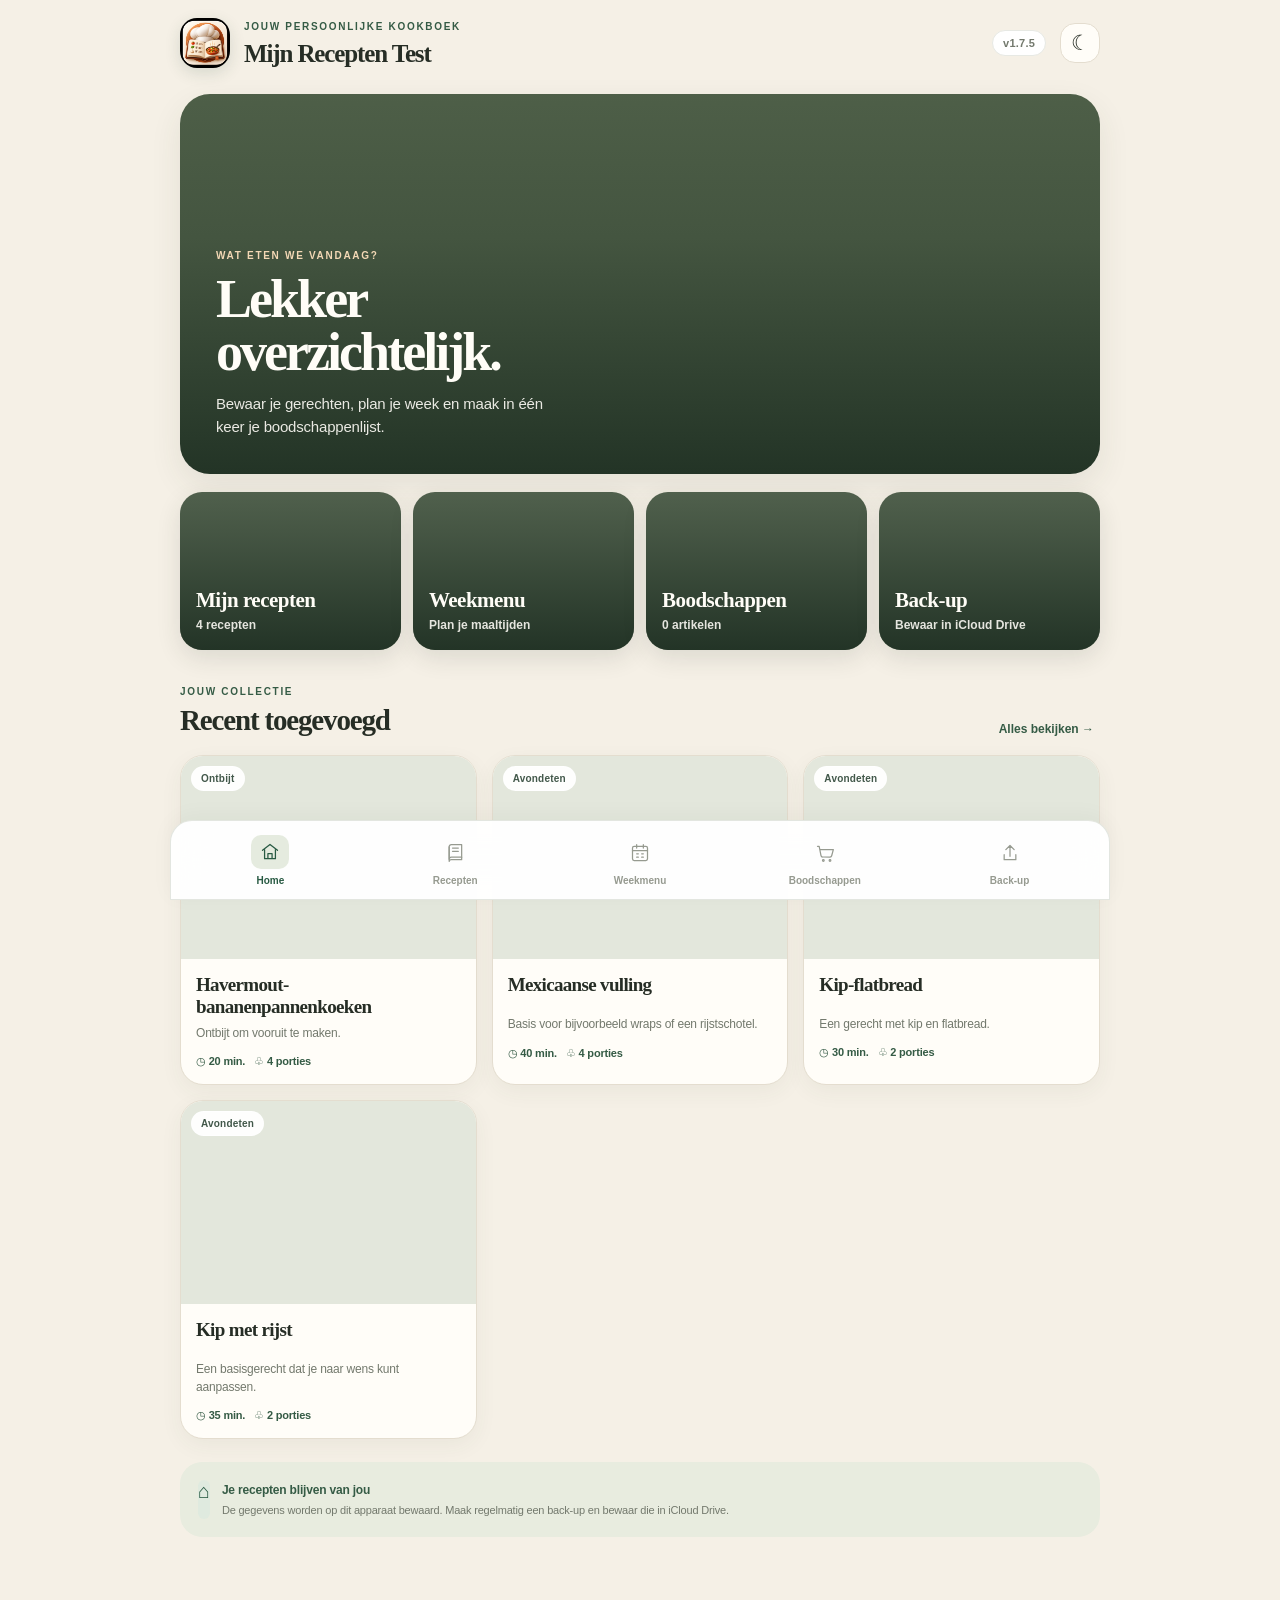
==== test/index.html @ 17e4affd "Publish isolated Mijn Recepten test v1.7.5" ====
<!doctype html>
<html lang="nl">
<head>
  <meta charset="utf-8">
  <meta name="viewport" content="width=device-width, initial-scale=1, viewport-fit=cover">
  <meta name="theme-color" content="#f5f0e6" id="themeColorMeta">
  <meta name="apple-mobile-web-app-capable" content="yes">
  <meta name="apple-mobile-web-app-status-bar-style" content="default">
  <link rel="apple-touch-icon" href="icons/apple-touch-icon.png">
  <link rel="icon" type="image/png" sizes="64x64" href="icons/favicon.png">
  <meta name="description" content="Jouw persoonlijke receptenboek, weekmenu en boodschappenlijst.">
  <title>Mijn Recepten Test</title>
  <link rel="manifest" href="manifest.webmanifest">
  <link rel="stylesheet" href="styles.css?v=1.7.5">
</head>
<body>
  <div class="app-shell">
    <header class="topbar">
      <img class="brand-mark" src="icons/icon-192.png" alt="" aria-hidden="true">
      <div class="brand-copy"><p class="eyebrow">JOUW PERSOONLIJKE KOOKBOEK</p><h1>Mijn Recepten Test</h1></div>
      <span class="app-version" data-app-version aria-label="Appversie 1.7.5">v1.7.5</span>
      <button class="theme-toggle" id="themeToggle" type="button" aria-label="Donkere modus inschakelen" title="Donkere modus inschakelen"><span id="themeToggleIcon" aria-hidden="true">☾</span></button>
    </header>

    <main>
      <section class="view active" id="view-home" aria-labelledby="homeTitle">
        <div class="hero">
          <div><p class="eyebrow">WAT ETEN WE VANDAAG?</p><h2 id="homeTitle">Lekker overzichtelijk.</h2><p class="muted">Bewaar je gerechten, plan je week en maak in één keer je boodschappenlijst.</p></div>
          <div class="hero-illustration" aria-hidden="true">✳</div>
        </div>
        <div class="quick-grid">
          <button class="quick-card quick-card-recipes" data-nav="recipes" aria-label="Mijn recepten">
            <span class="quick-card-copy"><strong>Mijn recepten</strong><small id="recipeCount">0 recepten</small></span>
          </button>
          <button class="quick-card quick-card-week" data-nav="week" aria-label="Weekmenu">
            <span class="quick-card-copy"><strong>Weekmenu</strong><small>Plan je maaltijden</small></span>
          </button>
          <button class="quick-card quick-card-shopping" data-nav="shopping" aria-label="Boodschappen">
            <span class="quick-card-copy"><strong>Boodschappen</strong><small id="shoppingCount">0 artikelen</small></span>
          </button>
          <button class="quick-card quick-card-backup" data-nav="backup" aria-label="Back-up">
            <span class="quick-card-copy"><strong>Back-up</strong><small>Bewaar in iCloud Drive</small></span>
          </button>
        </div>
        <div class="section-heading"><div><p class="eyebrow">JOUW COLLECTIE</p><h2>Recent toegevoegd</h2></div><button class="text-button" data-nav="recipes">Alles bekijken →</button></div>
        <div id="recentRecipes" class="recipe-grid"></div>
        <div class="privacy-note"><span>⌂</span><div><strong>Je recepten blijven van jou</strong><p>De gegevens worden op dit apparaat bewaard. Maak regelmatig een back-up en bewaar die in iCloud Drive.</p></div></div>
      </section>

      <section class="view" id="view-recipes" aria-labelledby="recipesTitle">
        <div class="page-heading"><div><p class="eyebrow">JOUW COLLECTIE</p><h2 id="recipesTitle">Recepten</h2><p class="muted">Alles op één plek, helemaal aanpasbaar.</p></div><button class="primary-button" id="addRecipeTop">＋ Nieuw recept</button></div>
        <label class="searchbox"><span>⌕</span><input id="recipeSearch" type="search" placeholder="Zoek op gerecht of ingrediënt…" autocomplete="off"></label>
        <div class="filter-row" id="categoryFilters"></div>
        <div id="allRecipes" class="recipe-grid"></div>
        <div id="recipesEmpty" class="empty-state hidden"><div class="empty-icon">▤</div><h3>Nog geen recepten gevonden</h3><p>Voeg een recept toe of pas je zoekopdracht aan.</p><button class="primary-button" id="addRecipeEmpty">Recept toevoegen</button></div>
      </section>

      <section class="view" id="view-week" aria-labelledby="weekTitle">
        <div class="week-hero" role="img" aria-label="Een tafel met verschillende gerechten"><div><p class="eyebrow">IETS LEKKERS OP DE PLANNING</p><h2>Een smakelijke week.</h2><p>Kies je gerechten en maak plannen voor de komende dagen.</p></div></div>
        <div class="page-heading"><div><p class="eyebrow">VOORUIT PLANNEN</p><h2 id="weekTitle">Weekmenu</h2><p class="muted">Kies een gerecht voor iedere dag.</p></div><button class="secondary-button" id="clearWeek">Leegmaken</button></div>
        <div id="weekDays" class="week-list"></div>
        <div class="bottom-action"><div><strong>Alles op je boodschappenlijst?</strong><p class="muted">Combineer de ingrediënten uit je weekmenu.</p></div><button class="primary-button" id="makeWeekList">Maak lijst →</button></div>
      </section>

      <section class="view" id="view-shopping" aria-labelledby="shoppingTitle">
        <div class="shopping-hero" role="img" aria-label="Verse ingrediënten op een houten tafel">
          <div><p class="eyebrow">VERS & GOED VOORBEREID</p><h2>Alles op je lijstje.</h2><p>Een beetje plannen, heerlijk koken.</p></div>
        </div>
        <div class="page-heading"><div><p class="eyebrow">KLAAR OM TE WINKELEN</p><h2 id="shoppingTitle">Boodschappen</h2><p class="muted">Gecombineerd uit je geselecteerde recepten.</p></div><button class="secondary-button" id="clearShopping">Wissen</button></div>
        <div class="shopping-summary"><div><span class="summary-number" id="shoppingTotal">0</span><span class="muted"> artikelen</span></div><div><span class="summary-number" id="shoppingDone">0</span><span class="muted"> afgevinkt</span></div></div>
        <div id="shoppingItems" class="shopping-groups"></div>
        <div class="shopping-add"><input id="manualItem" type="text" placeholder="Artikel toevoegen…" maxlength="120"><button class="primary-button" id="addManualItem">Toevoegen</button></div>
        <div class="export-panel"><div><strong>Naar Apple Herinneringen</strong><p class="muted">Deel je lijst met de iOS-Opdracht ‘Voeg boodschappen toe’.</p></div><button class="primary-button" id="shareShopping">Deel lijst ↗</button></div>
        <p class="helper-text">Deel de lijst via het iOS-deelmenu en kies je ingestelde Opdracht. De webapp kan Herinneringen niet rechtstreeks aanpassen.</p>
      </section>

      <section class="view" id="view-backup" aria-labelledby="backupTitle">
        <div class="page-heading"><div><p class="eyebrow">JOUW GEGEVENS</p><h2 id="backupTitle">Back-up & herstel</h2><p class="muted">Bewaar zelf een kopie in iCloud Drive.</p><p class="helper-text">Appversie <span data-app-version>1.6.0</span></p></div><div class="backup-icon">↥</div></div>
        <div class="backup-card"><div class="backup-symbol">↓</div><h3>Back-up maken</h3><p>Download je recepten, weekmenu en boodschappen als één JSON-bestand. Sla het bestand daarna op in iCloud Drive via de Bestanden-app.</p><button class="primary-button full-width" id="exportBackup">Download back-upbestand</button></div>
        <div class="backup-card"><div class="backup-symbol">↑</div><h3>Back-up terugzetten</h3><p>Importeer een eerder gemaakt back-upbestand. Je kunt bestaande gegevens vervangen of de recepten samenvoegen.</p><label class="file-button full-width">Kies back-upbestand<input id="importFile" type="file" accept="application/json,.json"></label><div id="importOptions" class="import-options hidden"><p id="importSummary"></p><div class="button-row"><button class="secondary-button" id="mergeImport">Samenvoegen</button><button class="danger-button" id="replaceImport">Alles vervangen</button></div></div></div>
        <div class="backup-card"><div class="backup-symbol">✳</div><h3>Recepten importeren vanuit ChatGPT</h3><p>Vraag ChatGPT om een JSON-receptenbestand voor Mijn Recepten. Kies dat bestand hier. Alleen recepten worden geïmporteerd; je weekmenu en boodschappen blijven ongewijzigd.</p><label class="file-button full-width">Kies receptenbestand (.json)<input id="recipeImportFile" type="file" accept="application/json,.json"></label><div id="recipeImportOptions" class="import-options hidden"><p id="recipeImportSummary"></p><div class="button-row"><button class="secondary-button" id="importNewRecipes">Alleen nieuwe toevoegen</button><button class="primary-button" id="updateImportedRecipes">Importeren / bijwerken</button></div></div><p class="helper-text">Dubbele recepten worden herkend op naam. ‘Alleen nieuwe toevoegen’ slaat bestaande namen over; ‘Importeren / bijwerken’ werkt bestaande recepten met dezelfde naam bij.</p></div>
        <div class="privacy-note"><span>i</span><div><strong>Goed om te weten</strong><p>Deze webapp gebruikt lokale browseropslag. Verwijder de websitegegevens niet voordat je een back-up hebt gemaakt. De back-up is niet automatisch versleuteld; bewaar het bestand op een plek waar alleen jij toegang toe hebt.</p></div></div>
      </section>
    </main>

    <nav class="tabbar" aria-label="Hoofdnavigatie">
      <button class="tab active" data-nav="home"><span class="tab-icon"><svg viewBox="0 0 24 24" aria-hidden="true"><path d="m3 10 9-7 9 7"/><path d="M5.5 9v11h13V9M9.5 20v-6h5v6"/></svg></span><small>Home</small></button>
      <button class="tab" data-nav="recipes"><span class="tab-icon"><svg viewBox="0 0 24 24" aria-hidden="true"><path d="M5 4.5A2.5 2.5 0 0 1 7.5 2H20v18H7.5A2.5 2.5 0 0 0 5 22z"/><path d="M5 4.5v15A2.5 2.5 0 0 1 7.5 17H20M9 6h7M9 10h7"/></svg></span><small>Recepten</small></button>
      <button class="tab" data-nav="week"><span class="tab-icon"><svg viewBox="0 0 24 24" aria-hidden="true"><rect x="3" y="4" width="18" height="17" rx="2"/><path d="M16 2v4M8 2v4M3 9h18M8 13h2M14 13h2M8 17h2M14 17h2"/></svg></span><small>Weekmenu</small></button>
      <button class="tab" data-nav="shopping"><span class="tab-icon"><svg viewBox="0 0 24 24" aria-hidden="true"><path d="M3 4h2l2.2 11.2a2 2 0 0 0 2 1.6h8.9a2 2 0 0 0 1.9-1.5L22 8H6"/><circle cx="10" cy="21" r="1"/><circle cx="18" cy="21" r="1"/></svg></span><small>Boodschappen</small></button>
      <button class="tab" data-nav="backup"><span class="tab-icon"><svg viewBox="0 0 24 24" aria-hidden="true"><path d="M12 16V3m-5 5 5-5 5 5"/><path d="M5 14v6h14v-6"/></svg></span><small>Back-up</small></button>
    </nav>
  </div>

  <dialog id="recipeDialog" class="modal">
    <form id="recipeForm" method="dialog">
      <div class="modal-header"><div><p class="eyebrow">RECEPT BEWERKEN</p><h2 id="recipeDialogTitle">Nieuw recept</h2></div><button type="button" class="icon-button" id="closeRecipe" aria-label="Sluiten">×</button></div>
      <input type="hidden" id="recipeId">
      <label class="field-label">Naam van het gerecht<input id="recipeName" required maxlength="120" placeholder="Bijv. Kip met rijst"></label>
      <div class="two-columns"><label class="field-label">Categorie<select id="recipeCategory"><option>Avondeten</option><option>Ontbijt</option><option>Lunch</option><option>Mealprep</option><option>Snack</option><option>Kinderen</option><option>Bijgerecht</option><option>Mexicaans</option><option>Rijst &amp; Bowls</option><option>Wraps &amp; Flatbreads</option><option>Pasta</option><option>Salades</option><option>Kip</option><option>Overig</option></select></label><label class="field-label">Porties<input id="recipeServings" type="number" min="1" max="100" value="2" required></label></div>
      <div class="two-columns"><label class="field-label">Voorbereiding (min.)<input id="recipePrep" type="number" min="0" max="999" value="10"></label><label class="field-label">Bereiding (min.)<input id="recipeCook" type="number" min="0" max="999" value="20"></label></div>
      <label class="field-label">Korte omschrijving<textarea id="recipeDescription" rows="2" placeholder="Wat maakt dit gerecht lekker?"></textarea></label>
      <div class="subform-heading"><div><h3>Ingrediënten</h3><p class="muted">Hoeveelheid en eenheid zijn optioneel.</p></div><button type="button" class="small-button" id="addIngredient">＋ Ingrediënt</button></div>
      <div id="ingredientEditor" class="ingredient-editor"></div>
      <div class="subform-heading"><div><h3>Bereidingsstappen</h3><p class="muted">Eén stap per regel.</p></div><button type="button" class="small-button" id="addStep">＋ Stap</button></div>
      <div id="stepEditor" class="step-editor"></div>
      <label class="field-label">Eigen notities<textarea id="recipeNotes" rows="2" placeholder="Variaties, tips of bewaarinstructies"></textarea></label>
      <div class="button-row modal-actions"><button type="button" class="secondary-button" id="cancelRecipe">Annuleren</button><button type="submit" class="primary-button">Recept opslaan</button></div>
    </form>
  </dialog>

  <dialog id="detailDialog" class="modal detail-modal"><div id="recipeDetail"></div></dialog>
  <dialog id="weekPickerDialog" class="modal"><form method="dialog" id="weekPickerForm"><div class="modal-header"><div><p class="eyebrow">WEEKMENU</p><h2>Maaltijd plannen</h2></div><button type="button" class="icon-button" id="closeWeekPicker">×</button></div><input type="hidden" id="weekDayKey"><label class="field-label">Kies een recept<select id="weekRecipeSelect"></select></label><label class="field-label">Aantal personen<input id="weekServings" type="number" min="1" max="100" value="2"></label><div class="button-row modal-actions"><button type="button" class="secondary-button" id="removeWeekMeal">Verwijderen</button><button type="submit" class="primary-button">Opslaan</button></div></form></dialog>
  <div id="toast" class="toast" role="status" aria-live="polite"></div>
  <script src="app.js?v=1.6.0"></script>
</body>
</html>
---- test/styles.css ----
:root{--bg:#f7f5ef;--surface:#fffefa;--ink:#252b24;--muted:#777d72;--line:#e7e5dc;--green:#3e624b;--green-dark:#2f4e3b;--green-pale:#e8eee5;--orange:#d88b54;--red:#a74438;--radius:20px;--shadow:0 8px 28px rgba(42,53,40,.06);font-family:-apple-system,BlinkMacSystemFont,"Segoe UI",sans-serif;color:var(--ink);background:var(--bg);font-synthesis:none}*{box-sizing:border-box}body{margin:0;background:var(--bg);min-height:100vh}.app-shell{max-width:900px;margin:0 auto;padding:0 18px calc(100px + env(safe-area-inset-bottom))}.app-version{margin-left:auto;align-self:center;color:var(--muted);font-size:10px;font-weight:600;letter-spacing:.02em;padding:5px 8px;border:1px solid var(--line);border-radius:999px;background:rgba(255,254,250,.65)}.topbar{display:flex;align-items:center;gap:12px;padding:calc(15px + env(safe-area-inset-top)) 0 22px}.brand-mark{width:42px;height:42px;display:grid;place-items:center;background:var(--green);color:white;border-radius:14px;font-size:13px;font-weight:800;letter-spacing:.05em}.brand-copy{flex:1}.eyebrow{font-size:10px;font-weight:800;letter-spacing:.14em;color:var(--green);margin:0 0 6px}.brand-copy h1{font-size:21px;margin:0;letter-spacing:-.04em}.icon-button{width:42px;height:42px;border:1px solid var(--line);border-radius:14px;background:var(--surface);font-size:23px;color:var(--green);cursor:pointer}.view{display:none;animation:fade .18s ease}.view.active{display:block}@keyframes fade{from{opacity:.65;transform:translateY(3px)}to{opacity:1;transform:none}}h2{font-size:28px;letter-spacing:-.045em;line-height:1.1;margin:0 0 8px}h3{font-size:17px;letter-spacing:-.025em;margin:0 0 6px}p{line-height:1.5}.muted{color:var(--muted);font-size:13px;margin:0}.hero{background:#e9eee5;border-radius:26px;padding:24px 22px;display:flex;align-items:center;min-height:180px;overflow:hidden;position:relative}.hero>div:first-child{max-width:440px;position:relative;z-index:1}.hero h2{font-size:32px;max-width:300px}.hero .muted{max-width:360px}.hero-illustration{position:absolute;right:-12px;bottom:-45px;width:165px;height:165px;border-radius:50%;background:#d3dfce;color:#6d8b6e;display:grid;place-items:center;font-size:100px;opacity:.85}.quick-grid{display:grid;grid-template-columns:repeat(2,minmax(0,1fr));gap:11px;margin:16px 0 30px}.quick-card{display:flex;flex-direction:column;align-items:flex-start;text-align:left;gap:8px;background:var(--surface);border:1px solid var(--line);border-radius:18px;padding:16px;min-height:125px;cursor:pointer;color:var(--ink)}.quick-icon{display:grid;place-items:center;background:var(--green-pale);color:var(--green);width:35px;height:35px;border-radius:12px;font-size:20px}.quick-card strong{font-size:14px}.quick-card small{font-size:11px;color:var(--muted)}.section-heading,.page-heading{display:flex;align-items:center;justify-content:space-between;gap:14px;margin:25px 0 16px}.section-heading h2{font-size:22px;margin:0}.text-button{border:0;background:transparent;color:var(--green);font-weight:700;font-size:12px;white-space:nowrap;cursor:pointer}.page-heading{align-items:flex-start;margin:5px 0 22px}.page-heading h2{margin-bottom:7px}.primary-button,.secondary-button,.danger-button,.small-button,.file-button{display:inline-flex;justify-content:center;align-items:center;gap:7px;border-radius:13px;padding:12px 15px;font-weight:700;font-size:12px;border:1px solid transparent;cursor:pointer;text-decoration:none;min-height:42px}.primary-button{background:var(--green);color:white}.primary-button:hover{background:var(--green-dark)}.secondary-button{background:var(--surface);color:var(--green);border-color:var(--line)}.danger-button{background:#fff0ee;color:var(--red);border-color:#f0d4d0}.small-button{padding:8px 10px;min-height:34px;background:var(--green-pale);color:var(--green)}.full-width{width:100%}.searchbox{display:flex;align-items:center;gap:10px;background:var(--surface);border:1px solid var(--line);border-radius:15px;padding:0 14px;height:48px}.searchbox span{font-size:24px;color:var(--muted)}input,textarea,select{font:inherit;color:var(--ink)}.searchbox input{border:0;outline:0;background:transparent;width:100%;font-size:13px}.filter-row{display:flex;gap:7px;overflow-x:auto;padding:13px 0 17px;scrollbar-width:none}.filter-chip{border:1px solid var(--line);background:var(--surface);border-radius:99px;padding:8px 12px;font-size:11px;white-space:nowrap;color:var(--muted);cursor:pointer}.filter-chip.active{background:var(--green);border-color:var(--green);color:white}.recipe-grid{display:grid;grid-template-columns:repeat(2,minmax(0,1fr));gap:12px}.recipe-card{background:var(--surface);border:1px solid var(--line);border-radius:18px;overflow:hidden;cursor:pointer;min-width:0;box-shadow:0 3px 12px rgba(40,50,40,.025)}.recipe-card:active{transform:scale(.99)}.recipe-art{height:112px;background:linear-gradient(135deg,#e9eee5,#f4e9dc);display:grid;place-items:center;font-size:36px;position:relative}.recipe-art .category-pill{position:absolute;left:9px;top:9px;background:rgba(255,254,250,.9);border-radius:99px;padding:5px 8px;font-size:9px;color:var(--green);font-weight:700}.recipe-card-body{padding:12px}.recipe-card h3{font-size:14px;line-height:1.3;min-height:35px}.recipe-meta{display:flex;gap:8px;color:var(--muted);font-size:10px;margin-top:10px;flex-wrap:wrap}.recipe-description{font-size:11px;color:var(--muted);margin:5px 0 0;display:-webkit-box;-webkit-line-clamp:2;-webkit-box-orient:vertical;overflow:hidden}.privacy-note{display:flex;gap:12px;background:#eeeee6;border-radius:16px;padding:15px;margin:23px 0 4px;color:var(--green)}.privacy-note>span{flex-shrink:0;font-size:20px}.privacy-note strong{font-size:12px}.privacy-note p{font-size:11px;color:var(--muted);margin:4px 0 0}.empty-state{text-align:center;padding:42px 15px;color:var(--muted)}.empty-state h3{color:var(--ink);margin-top:12px}.empty-state p{font-size:13px;margin-bottom:18px}.empty-icon{width:65px;height:65px;border-radius:22px;display:grid;place-items:center;background:var(--green-pale);color:var(--green);font-size:30px;margin:0 auto}.hidden{display:none!important}.tabbar{position:fixed;z-index:5;bottom:0;left:0;right:0;display:flex;justify-content:space-around;gap:2px;padding:9px 8px calc(9px + env(safe-area-inset-bottom));background:rgba(255,254,250,.96);border-top:1px solid var(--line);backdrop-filter:blur(18px);max-width:900px;margin:auto}.tab{flex:1;display:flex;flex-direction:column;align-items:center;gap:4px;border:0;background:transparent;color:#969a90;padding:4px 0;cursor:pointer}.tab span{font-size:20px;line-height:22px}.tab small{font-size:9px;font-weight:650}.tab.active{color:var(--green)}.tab.active span{background:var(--green-pale);border-radius:10px;padding:4px 14px}.week-list{display:flex;flex-direction:column;gap:9px}.week-day{display:grid;grid-template-columns:60px minmax(0,1fr) 38px;gap:11px;align-items:center;background:var(--surface);border:1px solid var(--line);border-radius:17px;padding:12px}.day-label strong{display:block;font-size:12px}.day-label small{font-size:10px;color:var(--muted)}.week-meal{min-width:0}.week-meal strong{display:block;font-size:13px;overflow-wrap:anywhere}.week-meal small{display:block;color:var(--muted);font-size:10px;margin-top:3px}.day-add{height:36px;width:36px;border:1px solid var(--line);background:#fff;border-radius:12px;color:var(--green);font-size:21px;cursor:pointer}.bottom-action{display:flex;justify-content:space-between;align-items:center;gap:12px;background:var(--green-pale);border-radius:18px;padding:16px;margin-top:18px}.bottom-action strong{font-size:12px}.bottom-action p{margin-top:4px}.shopping-summary{display:flex;gap:24px;padding:14px 16px;background:var(--green-pale);border-radius:15px;margin-bottom:15px}.summary-number{font-size:20px;font-weight:800;color:var(--green)}.shopping-groups{display:flex;flex-direction:column;gap:15px}.shopping-group{background:var(--surface);border:1px solid var(--line);border-radius:17px;padding:14px}.shopping-group h3{font-size:13px;margin-bottom:10px}.shopping-item{display:flex;align-items:center;gap:10px;padding:9px 0;border-bottom:1px solid #f0eee7;font-size:13px}.shopping-item:last-child{border-bottom:0}.shopping-item input[type=checkbox]{accent-color:var(--green);width:18px;height:18px;flex-shrink:0}.shopping-item .item-name{flex:1;overflow-wrap:anywhere}.shopping-item .item-qty{font-size:11px;color:var(--muted);white-space:nowrap}.shopping-item.done .item-name{text-decoration:line-through;color:#9a9e94}.shopping-item button{border:0;background:transparent;color:#9a9e94;font-size:17px;padding:2px 4px;cursor:pointer}.shopping-add{display:flex;gap:8px;margin-top:15px}.shopping-add input{flex:1;min-width:0;border:1px solid var(--line);background:var(--surface);border-radius:13px;padding:0 12px;font-size:13px}.export-panel{display:flex;justify-content:space-between;align-items:center;gap:10px;padding:16px;background:#e9eee5;border-radius:18px;margin-top:20px}.export-panel strong{font-size:13px}.export-panel p{margin-top:4px;max-width:220px}.helper-text{font-size:11px;color:var(--muted);margin:10px 2px 0}.backup-icon{font-size:24px;color:var(--green);background:var(--green-pale);border-radius:14px;width:46px;height:46px;display:grid;place-items:center}.backup-card{background:var(--surface);border:1px solid var(--line);border-radius:20px;padding:20px;margin-bottom:13px}.backup-card>p{font-size:12px;color:var(--muted);margin:8px 0 17px}.backup-symbol{width:42px;height:42px;border-radius:14px;background:var(--green-pale);color:var(--green);display:grid;place-items:center;font-size:22px;margin-bottom:13px}.file-button{background:var(--surface);color:var(--green);border-color:var(--line);position:relative}.file-button input{position:absolute;inset:0;width:100%;height:100%;opacity:0;cursor:pointer}.import-options{margin-top:14px;padding-top:14px;border-top:1px solid var(--line)}.import-options p{font-size:12px;color:var(--muted)}.button-row{display:flex;gap:8px}.button-row>*{flex:1}.modal{border:0;border-radius:24px;padding:22px;width:min(640px,calc(100% - 22px));max-height:88dvh;overflow:auto;background:var(--bg);color:var(--ink);box-shadow:0 20px 70px rgba(20,30,20,.25)}.modal::backdrop{background:rgba(22,30,22,.45);backdrop-filter:blur(3px)}.modal-header{display:flex;align-items:flex-start;justify-content:space-between;gap:12px;margin-bottom:22px}.modal-header h2{font-size:24px}.field-label{display:flex;flex-direction:column;gap:7px;font-size:12px;font-weight:700;margin-bottom:14px}.field-label input,.field-label select,.field-label textarea{border:1px solid var(--line);background:var(--surface);border-radius:12px;padding:12px;font-size:13px;outline-color:var(--green);width:100%;font-weight:400}.field-label textarea{resize:vertical}.two-columns{display:grid;grid-template-columns:1fr 1fr;gap:10px}.subform-heading{display:flex;justify-content:space-between;align-items:center;margin:20px 0 10px}.subform-heading h3{margin:0;font-size:15px}.subform-heading p{font-size:10px;margin-top:3px}.ingredient-editor{display:flex;flex-direction:column;gap:7px}.ingredient-row{display:grid;grid-template-columns:minmax(0,1fr) 70px 75px 32px;gap:5px}.ingredient-row input{width:100%;min-width:0;border:1px solid var(--line);border-radius:9px;padding:10px 7px;font-size:11px;background:var(--surface)}.remove-row{border:0;border-radius:9px;background:#f5e7e4;color:var(--red);font-size:17px}.step-editor{display:flex;flex-direction:column;gap:7px}.step-row{display:grid;grid-template-columns:27px 1fr 32px;gap:7px;align-items:start}.step-number{height:29px;width:27px;display:grid;place-items:center;background:var(--green-pale);border-radius:8px;font-size:11px;color:var(--green);font-weight:700}.step-row textarea{width:100%;border:1px solid var(--line);border-radius:9px;padding:9px;font-size:12px;background:var(--surface);resize:vertical}.modal-actions{margin-top:22px}.detail-modal{padding:0;overflow:hidden}.detail-cover{height:140px;background:linear-gradient(135deg,#e9eee5,#f4e9dc);display:flex;align-items:center;justify-content:center;font-size:54px;position:relative}.detail-cover .icon-button{position:absolute;right:14px;top:14px}.detail-content{padding:22px;max-height:calc(88dvh - 140px);overflow:auto}.detail-content h2{font-size:27px}.detail-top-actions{display:flex;gap:8px;margin:16px 0 22px}.detail-top-actions button{flex:1}.detail-section{margin-top:20px}.detail-section h3{margin-bottom:11px}.detail-ingredient{display:flex;gap:10px;padding:8px 0;border-bottom:1px solid var(--line);font-size:13px}.detail-ingredient span:last-child{margin-left:auto;color:var(--muted);white-space:nowrap}.detail-step{display:flex;gap:11px;margin:13px 0}.detail-step-num{flex-shrink:0;width:25px;height:25px;display:grid;place-items:center;background:var(--green-pale);color:var(--green);border-radius:8px;font-size:11px;font-weight:800}.detail-step p{font-size:13px;margin:2px 0}.toast{position:fixed;z-index:10;bottom:calc(85px + env(safe-area-inset-bottom));left:50%;transform:translate(-50%,20px);opacity:0;pointer-events:none;background:#293b2e;color:white;padding:12px 17px;border-radius:13px;font-size:12px;box-shadow:var(--shadow);max-width:calc(100% - 30px);transition:all .2s}.toast.show{opacity:1;transform:translate(-50%,0)}.empty-small{font-size:12px;color:var(--muted);padding:12px 0}.status-pill{display:inline-block;background:#f4e8d8;color:#875b31;border-radius:99px;padding:4px 7px;font-size:9px;font-weight:700}
@media(min-width:640px){.app-shell{padding-left:28px;padding-right:28px}.hero{padding:30px}.quick-grid{grid-template-columns:repeat(4,minmax(0,1fr))}.quick-card{min-height:140px}.recipe-grid{grid-template-columns:repeat(3,minmax(0,1fr))}.recipe-art{height:140px}.tabbar{left:50%;transform:translateX(-50%);width:100%;border-left:1px solid var(--line);border-right:1px solid var(--line);border-radius:18px 18px 0 0}.week-day{grid-template-columns:80px minmax(0,1fr) 42px;padding:15px 18px}.hero-illustration{right:30px}.shopping-groups{display:grid;grid-template-columns:repeat(2,minmax(0,1fr));align-items:start}}
@media(max-width:370px){.app-shell{padding-left:12px;padding-right:12px}.hero{padding:18px}.hero h2{font-size:27px}.primary-button,.secondary-button{padding:10px;font-size:11px}.page-heading{gap:8px}.page-heading h2{font-size:25px}.recipe-grid{gap:8px}.recipe-card-body{padding:9px}.recipe-art{height:92px}.recipe-card h3{font-size:13px}.ingredient-row{grid-template-columns:minmax(0,1fr) 55px 63px 28px}.tab small{font-size:8px}}


/* Version 1.5.0: persistent light/dark themes */
.brand-mark{object-fit:cover;border-radius:13px;background:var(--surface);box-shadow:0 2px 7px rgba(0,0,0,.08)}
.theme-toggle{flex:0 0 40px;width:40px;height:40px;border:1px solid var(--line);border-radius:14px;background:var(--surface);color:var(--ink);display:grid;place-items:center;font-size:21px;cursor:pointer;box-shadow:0 2px 8px rgba(0,0,0,.04)}
.theme-toggle:focus-visible{outline:3px solid var(--orange);outline-offset:2px}
html[data-theme="dark"]{color-scheme:dark;--bg:#171a17;--surface:#222722;--ink:#f0f0e9;--muted:#b0b7ad;--line:#383f38;--green:#a9c7a9;--green-dark:#bfd8bd;--green-pale:#2d392e;--orange:#e9a36c;--red:#f08b80;--shadow:0 8px 28px rgba(0,0,0,.24);background:var(--bg);color:var(--ink)}
html[data-theme="dark"] body{background:var(--bg);color:var(--ink)}
html[data-theme="dark"] .app-version{background:#222722}
html[data-theme="dark"] .hero{background:#29372b}
html[data-theme="dark"] .hero-illustration{background:#354a38;color:#b0c8ac}
html[data-theme="dark"] .quick-icon,html[data-theme="dark"] .empty-icon,html[data-theme="dark"] .backup-symbol,html[data-theme="dark"] .day-add,html[data-theme="dark"] .small-button{background:#334334;color:var(--green)}
html[data-theme="dark"] .quick-card,html[data-theme="dark"] .recipe-card,html[data-theme="dark"] .week-day,html[data-theme="dark"] .shopping-group,html[data-theme="dark"] .backup-card,html[data-theme="dark"] .searchbox,html[data-theme="dark"] .filter-chip,html[data-theme="dark"] .field-label input,html[data-theme="dark"] .field-label select,html[data-theme="dark"] .field-label textarea,html[data-theme="dark"] .ingredient-row input,html[data-theme="dark"] .step-row textarea,html[data-theme="dark"] .shopping-add input{background:var(--surface);color:var(--ink);border-color:var(--line)}
html[data-theme="dark"] .filter-chip.active,html[data-theme="dark"] .primary-button{background:#789879;color:#101810;border-color:#789879}
html[data-theme="dark"] .secondary-button,html[data-theme="dark"] .file-button,html[data-theme="dark"] .icon-button,html[data-theme="dark"] .theme-toggle{background:var(--surface);color:var(--ink);border-color:var(--line)}
html[data-theme="dark"] .tabbar{background:rgba(28,32,28,.96);border-color:var(--line)}
html[data-theme="dark"] .tab{color:#a2aaa0}html[data-theme="dark"] .tab.active{color:#c5dec2}html[data-theme="dark"] .tab.active span{background:#334334}
html[data-theme="dark"] .privacy-note{background:#252f26;color:#c4d8c0}
html[data-theme="dark"] .bottom-action,html[data-theme="dark"] .shopping-summary{background:#29372b}
html[data-theme="dark"] .export-panel{background:#29372b}
html[data-theme="dark"] .recipe-art,html[data-theme="dark"] .detail-cover{background:linear-gradient(135deg,#29372b,#3b3028)}
html[data-theme="dark"] .recipe-art .category-pill{background:rgba(34,39,34,.94);color:#d4e5d0}
html[data-theme="dark"] .shopping-item{border-color:var(--line)}
html[data-theme="dark"] .modal{background:var(--bg);color:var(--ink)}
html[data-theme="dark"] .remove-row{background:#472c29;color:#ffb1a8}
html[data-theme="dark"] .status-pill{background:#473a2d;color:#f0c69a}
html[data-theme="dark"] input,html[data-theme="dark"] textarea,html[data-theme="dark"] select{color:var(--ink)}
@media (prefers-reduced-motion:reduce){.view{animation:none}.toast{transition:none}}

/* Consistent inline icons for iOS Safari */
.quick-icon svg{width:21px;height:21px;fill:none;stroke:currentColor;stroke-width:1.4;stroke-linecap:round;stroke-linejoin:round}.tab span svg{width:20px;height:20px;fill:none;stroke:currentColor;stroke-width:1.5;stroke-linecap:round;stroke-linejoin:round;vertical-align:middle}


/* Mijn Recepten 1.6.0 — modern minimalistische visuele laag */
:root{
  --bg:#f8f8f5;--surface:#ffffff;--ink:#202721;--muted:#737a73;
  --line:#e5e8e2;--green:#285a43;--green-dark:#1f4835;--green-pale:#edf3ee;
  --orange:#c78b61;--red:#b84c43;--radius:22px;
  --shadow:0 4px 18px rgba(24,42,31,.045);
}
body{letter-spacing:-.012em}
.app-shell{max-width:980px;padding-left:20px;padding-right:20px}
.topbar{padding-top:calc(18px + env(safe-area-inset-top));padding-bottom:26px;gap:13px}
.brand-mark{border-radius:15px;box-shadow:0 3px 12px rgba(31,72,53,.12)}
.eyebrow{font-size:10px;letter-spacing:.16em}
.brand-copy h1{font-size:24px;font-weight:760;letter-spacing:-.055em}
.app-version{font-size:11px;padding:6px 10px;background:#fff;border-color:#e7e9e4}
.theme-toggle{border-radius:15px;box-shadow:none}
h2{font-size:clamp(25px,5vw,32px);letter-spacing:-.055em;font-weight:760}
h3{letter-spacing:-.035em}
.hero{min-height:250px;padding:28px;border-radius:26px;background:#edf1eb;position:relative;overflow:hidden;align-items:flex-end}
.hero>div:first-child{position:relative;z-index:1;max-width:76%}
.hero h2{font-size:clamp(30px,6vw,42px);line-height:1.04;max-width:440px;margin:10px 0 12px}
.hero .muted{max-width:370px;font-size:15px;line-height:1.55;color:#68736a}
.hero-illustration{position:absolute;right:-10px;bottom:-22px;width:210px;height:210px;border-radius:50%;background:#dfe8dc;color:#54715a;font-size:105px;display:grid;place-items:center;opacity:.9}
.quick-grid{gap:12px;margin:22px 0 36px}
.quick-card{min-height:146px;padding:18px;border-radius:22px;border:1px solid #e7e9e4;background:#fff;box-shadow:0 2px 7px rgba(24,42,31,.025);gap:11px;align-content:start}
.quick-card:active{transform:scale(.985)}
.quick-icon{width:42px;height:42px;border-radius:15px;background:#edf3ee;color:#285a43;font-size:20px}
.quick-card strong{font-size:16px;font-weight:720}
.quick-card small{font-size:13px;line-height:1.4}
.section-heading,.page-heading{margin:28px 0 18px;align-items:flex-end}
.section-heading h2,.page-heading h2{font-size:29px;margin-top:4px}
.text-button{font-weight:650}
.primary-button,.secondary-button,.danger-button,.small-button,.file-button{min-height:44px;border-radius:14px;font-weight:650}
.primary-button{background:var(--green);box-shadow:0 2px 4px rgba(31,72,53,.08)}
.primary-button:hover{background:var(--green-dark)}
.secondary-button,.file-button{background:#fff;border-color:var(--line)}
.searchbox{height:48px;border-radius:15px;background:#f0f2ee;border:1px solid transparent;padding:0 15px}
.searchbox:focus-within{border-color:#9ab7a3;background:#fff}
input,textarea,select{border-radius:13px}
.filter-row{gap:8px;margin:15px 0 19px}
.filter-chip{border:1px solid #e5e8e2;background:#fff;padding:9px 14px;font-size:12px;font-weight:650}
.filter-chip.active{background:#285a43;border-color:#285a43;color:#fff}
.recipe-grid{gap:14px}
.recipe-card{border:1px solid #e8eae5;border-radius:21px;background:#fff;box-shadow:0 3px 12px rgba(24,42,31,.035);overflow:hidden}
.recipe-card:active{transform:scale(.985)}
.recipe-art{min-height:145px;background:linear-gradient(135deg,#e6ede4 0%,#f4eee5 100%);position:relative;display:flex;align-items:center;justify-content:center;font-size:58px}
.recipe-art .category-pill{top:10px;left:10px;background:rgba(255,255,255,.94);color:#42584a;border:1px solid rgba(255,255,255,.7);font-size:10px;font-weight:700;padding:6px 9px}
.recipe-card-body{padding:14px 14px 15px}
.recipe-card h3{font-size:16px;line-height:1.25;margin-bottom:7px}
.recipe-description{font-size:12px;line-height:1.45}
.recipe-meta{gap:12px;font-size:11px;font-weight:550;color:#777f76}
.privacy-note{border:1px solid #e0e9df;background:#f0f5ef;border-radius:18px;padding:17px}
.privacy-note>span{border-radius:13px;background:#dfeadf;color:#285a43}
.tabbar{max-width:940px;border:1px solid rgba(224,228,221,.9);border-radius:22px 22px 0 0;background:rgba(255,255,255,.96);padding:10px 8px calc(10px + env(safe-area-inset-bottom));box-shadow:0 -4px 22px rgba(25,40,30,.04)}
.tab{gap:5px;font-weight:600}
.tab span{width:38px;height:34px;border-radius:12px;font-size:19px}
.tab.active{color:#285a43}
.tab.active span{background:#eaf1e9;color:#285a43}
.week-day,.shopping-group,.backup-card{border:1px solid #e7e9e4;border-radius:20px;background:#fff;box-shadow:0 2px 10px rgba(24,42,31,.025)}
.week-day{padding:14px}
.bottom-action,.shopping-summary,.export-panel{border:1px solid #dfe8df;background:#edf3ed;border-radius:20px;padding:18px}
.shopping-item{padding:13px 4px}
.backup-card{padding:22px}
.backup-symbol{width:48px;height:48px;border-radius:16px;background:#edf3ee;color:#285a43}
.modal{border:1px solid var(--line);border-radius:26px;box-shadow:0 18px 70px rgba(0,0,0,.18)}
.field-label{font-weight:650}
@media(min-width:680px){
 .hero{min-height:280px;padding:36px}
 .quick-card{min-height:158px;padding:22px}
 .recipe-art{min-height:190px}
 .recipe-grid{gap:18px}
}
@media(max-width:420px){
 .app-shell{padding-left:15px;padding-right:15px}
 .topbar{gap:9px}
 .brand-copy h1{font-size:21px}
 .eyebrow{font-size:9px}
 .hero{min-height:220px;padding:21px}
 .hero>div:first-child{max-width:84%}
 .hero-illustration{width:150px;height:150px;font-size:76px;right:-22px;bottom:-20px}
 .quick-card{min-height:132px;padding:14px}
 .recipe-art{min-height:118px}
 .recipe-card-body{padding:12px}
 .tabbar{padding-left:2px;padding-right:2px}
 .tab span{width:33px}
}
html[data-theme="dark"]{
 --bg:#151a16;--surface:#202720;--ink:#f2f4ee;--muted:#b3bcb2;--line:#39443a;
 --green:#a8c8af;--green-dark:#c0d9c4;--green-pale:#29392d;--shadow:0 8px 28px rgba(0,0,0,.25)
}
html[data-theme="dark"] .hero{background:#26372b}
html[data-theme="dark"] .hero-illustration{background:#314936;color:#9fbea4}
html[data-theme="dark"] .quick-card,html[data-theme="dark"] .recipe-card,html[data-theme="dark"] .week-day,html[data-theme="dark"] .shopping-group,html[data-theme="dark"] .backup-card{background:var(--surface);border-color:var(--line)}
html[data-theme="dark"] .quick-icon,html[data-theme="dark"] .tab.active span{background:#304435;color:#c2dec7}
html[data-theme="dark"] .app-version,html[data-theme="dark"] .secondary-button,html[data-theme="dark"] .file-button{background:var(--surface);border-color:var(--line)}
html[data-theme="dark"] .searchbox{background:#252d26}
html[data-theme="dark"] .filter-chip{background:var(--surface);border-color:var(--line);color:var(--ink)}
html[data-theme="dark"] .filter-chip.active,html[data-theme="dark"] .primary-button{background:#789d80;color:#101810;border-color:#789d80}
html[data-theme="dark"] .tabbar{background:rgba(28,34,29,.97);border-color:var(--line)}
html[data-theme="dark"] .privacy-note,html[data-theme="dark"] .bottom-action,html[data-theme="dark"] .shopping-summary,html[data-theme="dark"] .export-panel{background:#26372b;border-color:#394b3b}


/* Version 1.7.0 — Modern kookboek: visual redesign only */
:root{--bg:#f5f0e6;--surface:#fffdf8;--ink:#262d25;--muted:#73796d;--line:#e4ddcf;--green:#355b45;--green-dark:#244432;--green-pale:#e5ebdf;--orange:#c9804a;--radius:24px;--shadow:0 12px 32px rgba(53,66,47,.09)}
body{background:var(--bg)}
.app-shell{max-width:960px;padding-left:20px;padding-right:20px}
.topbar{padding-top:calc(18px + env(safe-area-inset-top));padding-bottom:26px;gap:14px}
.brand-mark{width:50px;height:50px;border-radius:17px;box-shadow:0 5px 16px rgba(36,68,50,.14)}
.brand-copy h1{font-family:Georgia,"Times New Roman",serif;font-size:25px;letter-spacing:-.045em}
.eyebrow{letter-spacing:.17em;font-size:10px}
.hero{min-height:330px;align-items:flex-end;padding:28px 24px;color:#fffdf7;background-color:#52634b;background-image:linear-gradient(0deg,rgba(26,43,31,.84) 0%,rgba(26,43,31,.25) 62%,rgba(26,43,31,.08) 100%),url("https://images.unsplash.com/photo-1490645935967-10de6ba17061?auto=format&fit=crop&w=1400&q=85");background-position:center;background-size:cover;border-radius:30px;box-shadow:var(--shadow)}
.hero>div:first-child{max-width:520px}.hero .eyebrow{color:#f3d8b5}.hero h2{font-family:Georgia,"Times New Roman",serif;font-size:clamp(36px,8vw,54px);line-height:.99;max-width:390px;text-wrap:balance}.hero .muted{color:rgba(255,253,247,.9);font-size:15px;max-width:350px}.hero-illustration{display:none}
.quick-grid{gap:12px;margin:18px 0 34px}.quick-card{min-height:150px;border-radius:22px;padding:18px;gap:10px;box-shadow:0 5px 18px rgba(53,66,47,.035);transition:transform .16s ease,box-shadow .16s ease}.quick-card:active{transform:scale(.985)}.quick-icon{width:42px;height:42px;border-radius:15px;font-size:22px}.quick-card strong{font-family:Georgia,"Times New Roman",serif;font-size:17px;letter-spacing:-.02em}.quick-card small{font-size:12px}
.section-heading{margin-top:34px}.section-heading h2,.page-heading h2{font-family:Georgia,"Times New Roman",serif;font-size:29px;letter-spacing:-.04em}.page-heading{margin-top:8px}.recipe-grid{gap:15px}
.recipe-card{overflow:hidden;border-radius:23px;border:1px solid var(--line);background:var(--surface);box-shadow:0 7px 22px rgba(53,66,47,.055);transition:transform .16s ease,box-shadow .16s ease}.recipe-card:active{transform:scale(.99)}
.recipe-art{height:auto;aspect-ratio:1.45/1;position:relative;display:block;overflow:hidden;background:#e3e7dc}.recipe-photo{display:block;width:100%;height:100%;object-fit:cover;transition:transform .35s ease}.recipe-card:hover .recipe-photo{transform:scale(1.035)}
.recipe-art>span:not(.category-pill){position:absolute;right:12px;bottom:12px;display:grid;place-items:center;width:39px;height:39px;border-radius:50%;background:rgba(255,253,248,.92);box-shadow:0 4px 14px rgba(0,0,0,.12);font-size:21px}
.category-pill{position:absolute;z-index:1;top:12px;left:12px;background:rgba(255,253,248,.94);color:var(--green-dark);border:1px solid rgba(255,255,255,.55);border-radius:999px;padding:6px 10px;font-size:10px;font-weight:750;letter-spacing:.02em}
.recipe-card-body{padding:15px 15px 16px}.recipe-card-body h3{font-family:Georgia,"Times New Roman",serif;font-size:19px;line-height:1.15;margin-bottom:7px}.recipe-description{color:var(--muted);font-size:12px;line-height:1.45;margin:0 0 13px}.recipe-meta{display:flex;flex-wrap:wrap;gap:9px;color:var(--green);font-size:11px;font-weight:650}
.searchbox{border-radius:16px;background:var(--surface);border-color:var(--line)}.filter-chip{border-radius:999px;padding:9px 13px}.filter-chip.active{background:var(--green)}.primary-button,.secondary-button,.small-button,.file-button{border-radius:999px}.view{animation-duration:.22s}.privacy-note{background:#e8ecdf;border:0;border-radius:22px;padding:18px}
@media(min-width:620px){.recipe-grid{grid-template-columns:repeat(3,minmax(0,1fr))}.hero{min-height:380px;padding:36px}.quick-card{min-height:160px}}
@media(max-width:420px){.app-shell{padding-left:15px;padding-right:15px}.hero{min-height:310px;padding:22px 20px}.hero h2{font-size:39px}.quick-card{min-height:140px;padding:15px}.recipe-card-body{padding:13px}.recipe-card-body h3{font-size:17px}}


/* v1.7.1 — visuele kookboektegels en boodschappenbanner */
.quick-card {
  position: relative;
  isolation: isolate;
  overflow: hidden;
  justify-content: flex-end;
  min-height: 158px;
  padding: 16px;
  border: 0;
  border-radius: 22px;
  color: #fffdf7;
  background-color: #53634f;
  background-size: cover;
  background-position: center;
  box-shadow: 0 8px 24px rgba(42,53,40,.12);
}
.quick-card::before {
  content: "";
  position: absolute;
  inset: 0;
  z-index: -1;
  background: linear-gradient(0deg, rgba(25,42,30,.83) 0%, rgba(25,42,30,.23) 75%, rgba(25,42,30,.05) 100%);
  transition: opacity .2s ease;
}
.quick-card:active { transform: scale(.985); }
.quick-card-recipes {
  background-image: url("https://images.unsplash.com/photo-1490645935967-10de6ba17061?auto=format&fit=crop&w=900&q=82");
}
.quick-card-week {
  background-image: url("https://images.unsplash.com/photo-1547592180-85f173990554?auto=format&fit=crop&w=900&q=82");
}
.quick-card-shopping {
  background-image: url("https://images.unsplash.com/photo-1542838132-92c53300491e?auto=format&fit=crop&w=900&q=82");
}
.quick-card-backup {
  background-image: url("https://images.unsplash.com/photo-1498837167922-ddd27525d352?auto=format&fit=crop&w=900&q=82");
}
.quick-card .quick-icon { display: none; }
.quick-card-copy { position: relative; z-index: 1; display: flex; flex-direction: column; align-items: flex-start; gap: 5px; }
.quick-card strong {
  font-family: Georgia, "Times New Roman", serif;
  font-size: 21px;
  letter-spacing: -.025em;
  line-height: 1.1;
  color: #fffdf7;
}
.quick-card small { color: rgba(255,253,247,.88); font-size: 12px; font-weight: 550; }
.recipe-art > span:not(.category-pill) { display: none !important; }
.recipe-art { display: block; overflow: hidden; }
.recipe-photo { display: block; width: 100%; height: 100%; object-fit: cover; }
.shopping-hero {
  position: relative;
  isolation: isolate;
  display: flex;
  align-items: flex-end;
  min-height: 190px;
  margin: 4px 0 24px;
  padding: 23px 21px;
  border-radius: 27px;
  overflow: hidden;
  color: #fffdf7;
  background-color: #4e614c;
  background-image: url("https://images.unsplash.com/photo-1542838132-92c53300491e?auto=format&fit=crop&w=1400&q=85");
  background-position: center 48%;
  background-size: cover;
  box-shadow: var(--shadow);
}
.shopping-hero::before {
  content: "";
  position: absolute;
  inset: 0;
  z-index: -1;
  background: linear-gradient(0deg, rgba(24,42,29,.86), rgba(24,42,29,.12));
}
.shopping-hero > div { max-width: 440px; }
.shopping-hero .eyebrow { color: #f0d7b7; }
.shopping-hero h2 {
  font-family: Georgia, "Times New Roman", serif;
  font-size: clamp(32px, 7vw, 43px);
  line-height: 1;
  margin: 0 0 8px;
}
.shopping-hero p:last-child { margin: 0; color: rgba(255,253,247,.9); font-size: 14px; }
@media (max-width: 420px) {
  .quick-card { min-height: 145px; padding: 14px; }
  .quick-card strong { font-size: 18px; }
  .shopping-hero { min-height: 180px; padding: 20px; }
}


/* v1.7.2 — keep cookbook photography visible in dark mode */
html[data-theme="dark"] .hero {
  background-color: #29372b !important;
  background-image: linear-gradient(0deg, rgba(26,43,31,.84) 0%, rgba(26,43,31,.25) 62%, rgba(26,43,31,.08) 100%), url("https://images.unsplash.com/photo-1490645935967-10de6ba17061?auto=format&fit=crop&w=1400&q=85") !important;
  background-position: center !important;
  background-size: cover !important;
}
html[data-theme="dark"] .quick-card-recipes {
  background-color: #29372b !important;
  background-image: url("https://images.unsplash.com/photo-1490645935967-10de6ba17061?auto=format&fit=crop&w=900&q=82") !important;
}
html[data-theme="dark"] .quick-card-week {
  background-color: #29372b !important;
  background-image: url("https://images.unsplash.com/photo-1547592180-85f173990554?auto=format&fit=crop&w=900&q=82") !important;
}
html[data-theme="dark"] .quick-card-shopping {
  background-color: #29372b !important;
  background-image: url("https://images.unsplash.com/photo-1542838132-92c53300491e?auto=format&fit=crop&w=900&q=82") !important;
}
html[data-theme="dark"] .quick-card-backup {
  background-color: #29372b !important;
  background-image: url("https://images.unsplash.com/photo-1498837167922-ddd27525d352?auto=format&fit=crop&w=900&q=82") !important;
}
html[data-theme="dark"] .shopping-hero {
  background-color: #29372b !important;
  background-image: url("https://images.unsplash.com/photo-1542838132-92c53300491e?auto=format&fit=crop&w=1400&q=85") !important;
  background-position: center 48% !important;
  background-size: cover !important;
}


/* v1.7.3 — keep image crop and framing identical in light and dark themes */
html[data-theme="dark"] .quick-card,
html[data-theme="dark"] .quick-card-recipes,
html[data-theme="dark"] .quick-card-week,
html[data-theme="dark"] .quick-card-shopping,
html[data-theme="dark"] .quick-card-backup {
  background-size: cover !important;
  background-position: center center !important;
  background-repeat: no-repeat !important;
}
html[data-theme="dark"] .hero,
html[data-theme="dark"] .shopping-hero {
  background-size: cover !important;
  background-position: center center !important;
  background-repeat: no-repeat !important;
}


/* v1.7.5 — recipe-detail photography, richer week planner, clearer navigation */
.detail-cover {
  height: 210px;
  overflow: hidden;
  background: #e9eee5;
}
.detail-cover-photo {
  position: absolute;
  inset: 0;
  width: 100%;
  height: 100%;
  object-fit: cover;
  object-position: center 48%;
}
.detail-cover-shade {
  position: absolute;
  inset: 0;
  background: linear-gradient(180deg, rgba(25,42,29,.18), transparent 48%, rgba(25,42,29,.14));
  pointer-events: none;
}
.detail-cover .icon-button {
  z-index: 2;
  box-shadow: 0 5px 20px rgba(0,0,0,.12);
}
.detail-content { max-height: calc(88dvh - 210px); }
.tab { gap: 5px; padding: 5px 0 3px; min-width: 0; }
.tab-icon {
  display: grid;
  place-items: center;
  width: 46px;
  height: 38px;
  border-radius: 14px;
  transition: background .18s ease, transform .18s ease;
}
.tab-icon svg {
  width: 22px;
  height: 22px;
  display: block;
  fill: none;
  stroke: currentColor;
  stroke-width: 1.8;
  stroke-linecap: round;
  stroke-linejoin: round;
}
.tab.active .tab-icon { background: var(--green-pale); transform: translateY(-1px); }
.tab.active span { padding: 0; }
.tab small { font-size: 10px; white-space: nowrap; }
.week-hero {
  position: relative;
  isolation: isolate;
  display: flex;
  align-items: flex-end;
  min-height: 205px;
  margin: 4px 0 24px;
  padding: 24px 22px;
  overflow: hidden;
  border-radius: 27px;
  color: #fffdf7;
  background: #405b45 url("https://images.unsplash.com/photo-1547592180-85f173990554?auto=format&fit=crop&w=1400&q=85") center 48% / cover no-repeat;
  box-shadow: var(--shadow);
}
.week-hero::before {
  content: "";
  position: absolute;
  inset: 0;
  z-index: -1;
  background: linear-gradient(0deg, rgba(24,42,29,.86), rgba(24,42,29,.08));
}
.week-hero > div { max-width: 430px; }
.week-hero .eyebrow { color: #f0d7b7; }
.week-hero h2 {
  font-family: Georgia, "Times New Roman", serif;
  font-size: clamp(34px, 7vw, 45px);
  line-height: 1;
  margin: 0 0 9px;
}
.week-hero p:last-child { color: rgba(255,253,247,.9); font-size: 14px; margin: 0; }
.week-list { gap: 12px; }
.week-day {
  grid-template-columns: 56px minmax(0,1fr) 38px;
  border-radius: 21px;
  padding: 12px;
  box-shadow: 0 5px 16px rgba(53,66,47,.045);
}
.day-label {
  align-self: stretch;
  display: flex;
  flex-direction: column;
  align-items: center;
  justify-content: center;
  gap: 4px;
  border-radius: 14px;
  background: var(--green-pale);
  color: var(--green);
  min-height: 74px;
}
.day-label strong { font-size: 11px; }
.day-label small { font-size: 10px; font-weight: 800; letter-spacing: .08em; }
.week-meal { display: flex; align-items: center; gap: 11px; min-height: 74px; }
.week-recipe-thumb {
  flex: 0 0 76px;
  width: 76px;
  height: 68px;
  object-fit: cover;
  border-radius: 13px;
  background: var(--green-pale);
}
.week-meal-copy { min-width: 0; flex: 1; }
.week-meal-copy strong { font-family: Georgia, "Times New Roman", serif; font-size: 14px; line-height: 1.2; }
.week-meal-copy small { line-height: 1.35; font-size: 10px; }
.week-empty-art {
  flex: 0 0 52px;
  width: 52px;
  height: 58px;
  display: grid;
  place-items: center;
  border-radius: 13px;
  background: linear-gradient(135deg, #e9eee5, #f4e9dc);
  color: var(--green);
  font-size: 26px;
}
.day-add { flex-shrink: 0; border-radius: 13px; background: var(--surface); }
html[data-theme="dark"] .week-hero {
  background-image: url("https://images.unsplash.com/photo-1547592180-85f173990554?auto=format&fit=crop&w=1400&q=85");
  background-size: cover;
  background-position: center 48%;
}
html[data-theme="dark"] .detail-cover { background: #29372b; }
@media (max-width: 390px) {
  .week-day { grid-template-columns: 48px minmax(0,1fr) 34px; gap: 8px; padding: 9px; }
  .week-recipe-thumb { flex-basis: 60px; width: 60px; height: 62px; }
  .week-meal { gap: 8px; }
  .tab-icon { width: 42px; }
  .tab small { font-size: 9px; }
}
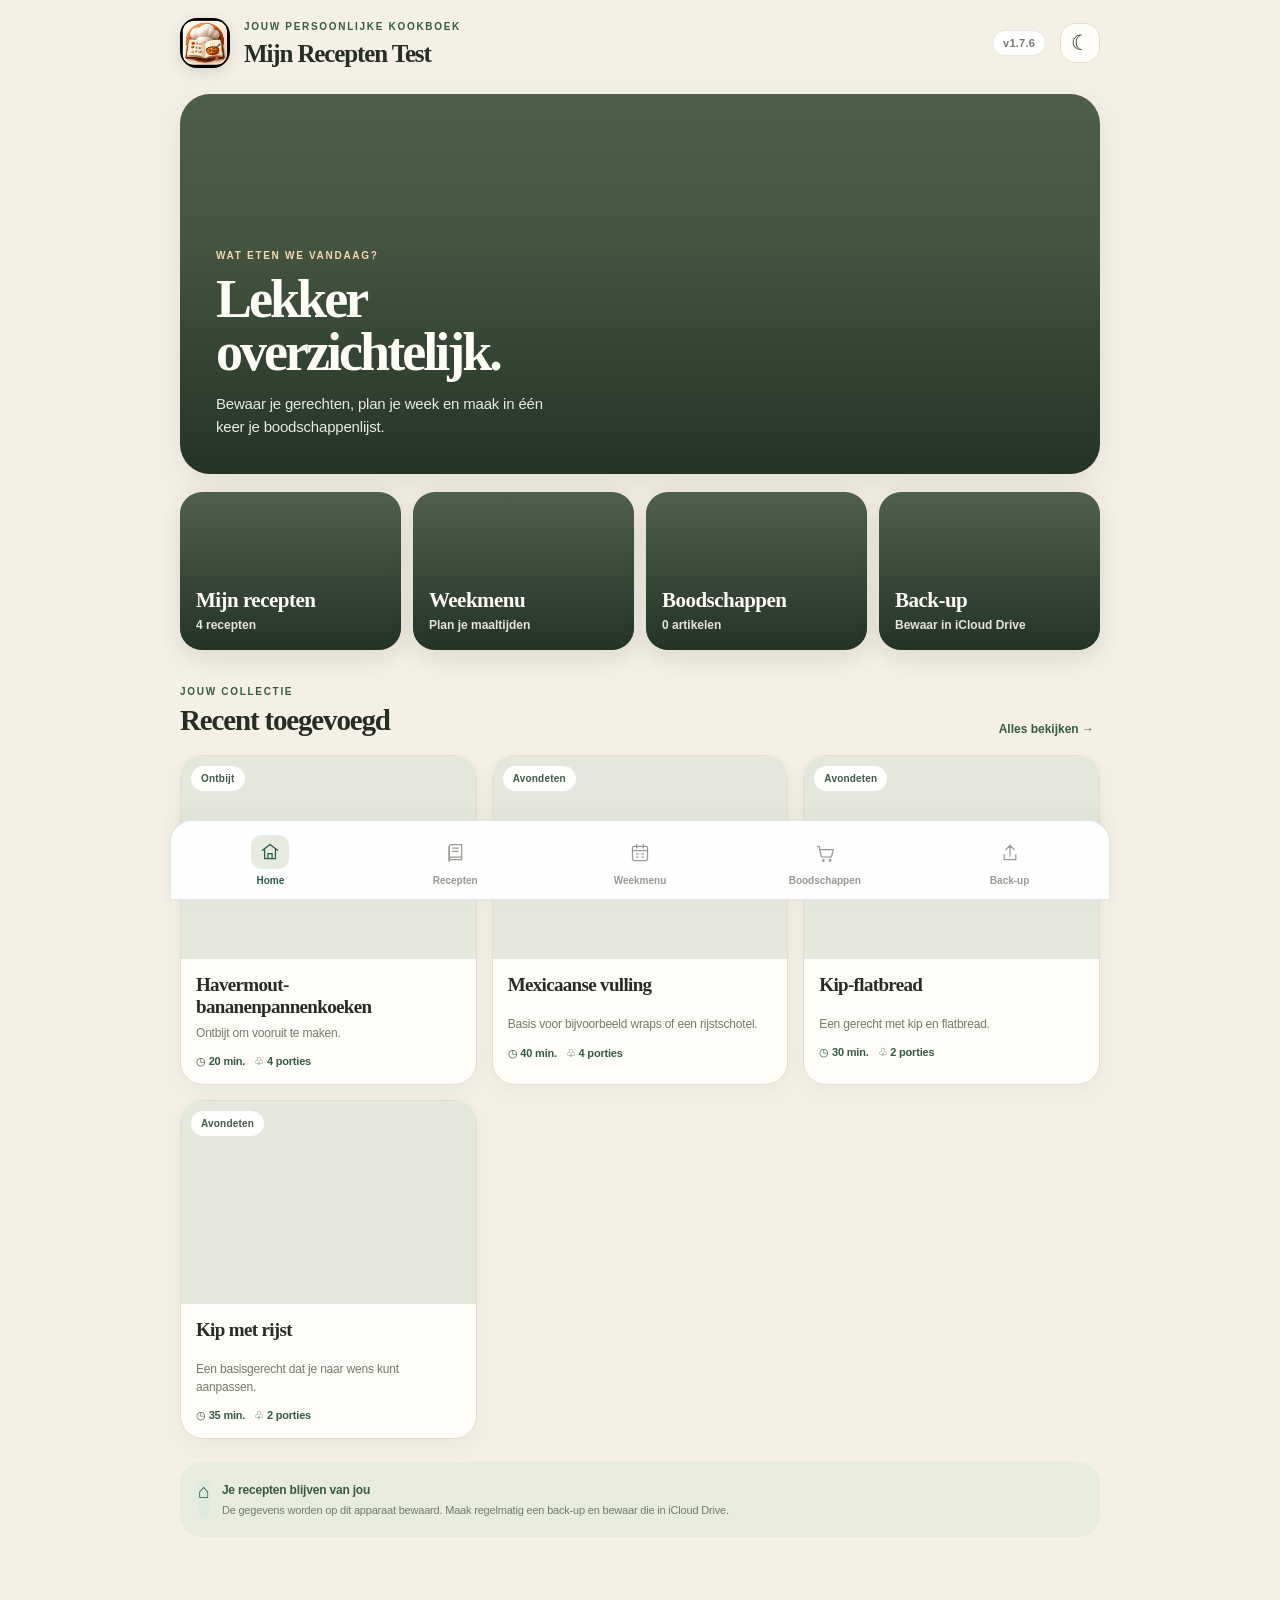
==== commit 22e198af: "Publish isolated Mijn Recepten test v1.7.6" ====
--- a/test/index.html
+++ b/test/index.html
@@ -11,14 +11,14 @@
   <meta name="description" content="Jouw persoonlijke receptenboek, weekmenu en boodschappenlijst.">
   <title>Mijn Recepten Test</title>
   <link rel="manifest" href="manifest.webmanifest">
-  <link rel="stylesheet" href="styles.css?v=1.7.5">
+  <link rel="stylesheet" href="styles.css?v=1.7.6">
 </head>
 <body>
   <div class="app-shell">
     <header class="topbar">
       <img class="brand-mark" src="icons/icon-192.png" alt="" aria-hidden="true">
       <div class="brand-copy"><p class="eyebrow">JOUW PERSOONLIJKE KOOKBOEK</p><h1>Mijn Recepten Test</h1></div>
-      <span class="app-version" data-app-version aria-label="Appversie 1.7.5">v1.7.5</span>
+      <span class="app-version" data-app-version aria-label="Appversie 1.7.5">v1.7.6</span>
       <button class="theme-toggle" id="themeToggle" type="button" aria-label="Donkere modus inschakelen" title="Donkere modus inschakelen"><span id="themeToggleIcon" aria-hidden="true">☾</span></button>
     </header>
 
@@ -48,7 +48,7 @@
       </section>
 
       <section class="view" id="view-recipes" aria-labelledby="recipesTitle">
-        <div class="page-heading"><div><p class="eyebrow">JOUW COLLECTIE</p><h2 id="recipesTitle">Recepten</h2><p class="muted">Alles op één plek, helemaal aanpasbaar.</p></div><button class="primary-button" id="addRecipeTop">＋ Nieuw recept</button></div>
+        <div class="page-heading"><div><p class="eyebrow">JOUW COLLECTIE</p><h2 id="recipesTitle">Recepten</h2><p class="muted">Alles op één plek, helemaal aanpasbaar.</p></div><button class="primary-button" id="addRecipeTop"><span aria-hidden="true">＋</span><span>Recept toevoegen</span></button></div>
         <label class="searchbox"><span>⌕</span><input id="recipeSearch" type="search" placeholder="Zoek op gerecht of ingrediënt…" autocomplete="off"></label>
         <div class="filter-row" id="categoryFilters"></div>
         <div id="allRecipes" class="recipe-grid"></div>
--- a/test/styles.css
+++ b/test/styles.css
@@ -431,3 +431,39 @@
   .tab-icon { width: 42px; }
   .tab small { font-size: 9px; }
 }
+
+/* v1.7.6 — compact day labels and polished add-recipe action */
+.day-label { min-height: 64px; }
+.day-label strong { font-size: 13px; letter-spacing: .06em; }
+.day-label small { display: none !important; }
+#addRecipeTop {
+  display: inline-flex;
+  align-items: center;
+  justify-content: center;
+  gap: 9px;
+  min-height: 52px;
+  min-width: 154px;
+  padding: 0 20px;
+  border-radius: 999px;
+  white-space: nowrap;
+  line-height: 1;
+  font-size: 14px;
+  font-weight: 700;
+  box-shadow: 0 6px 16px rgba(48, 85, 62, .14);
+}
+#addRecipeTop span:first-child {
+  display: inline-grid;
+  place-items: center;
+  width: 25px;
+  height: 25px;
+  border-radius: 50%;
+  background: rgba(255,255,255,.16);
+  font-size: 21px;
+  font-weight: 400;
+}
+#addRecipeTop span:last-child { display: inline-block; }
+@media (max-width: 420px) {
+  .page-heading { gap: 12px; align-items: center; }
+  #addRecipeTop { min-width: 0; min-height: 48px; padding: 0 15px; font-size: 12px; flex-shrink: 0; }
+  #addRecipeTop span:first-child { width: 22px; height: 22px; }
+}
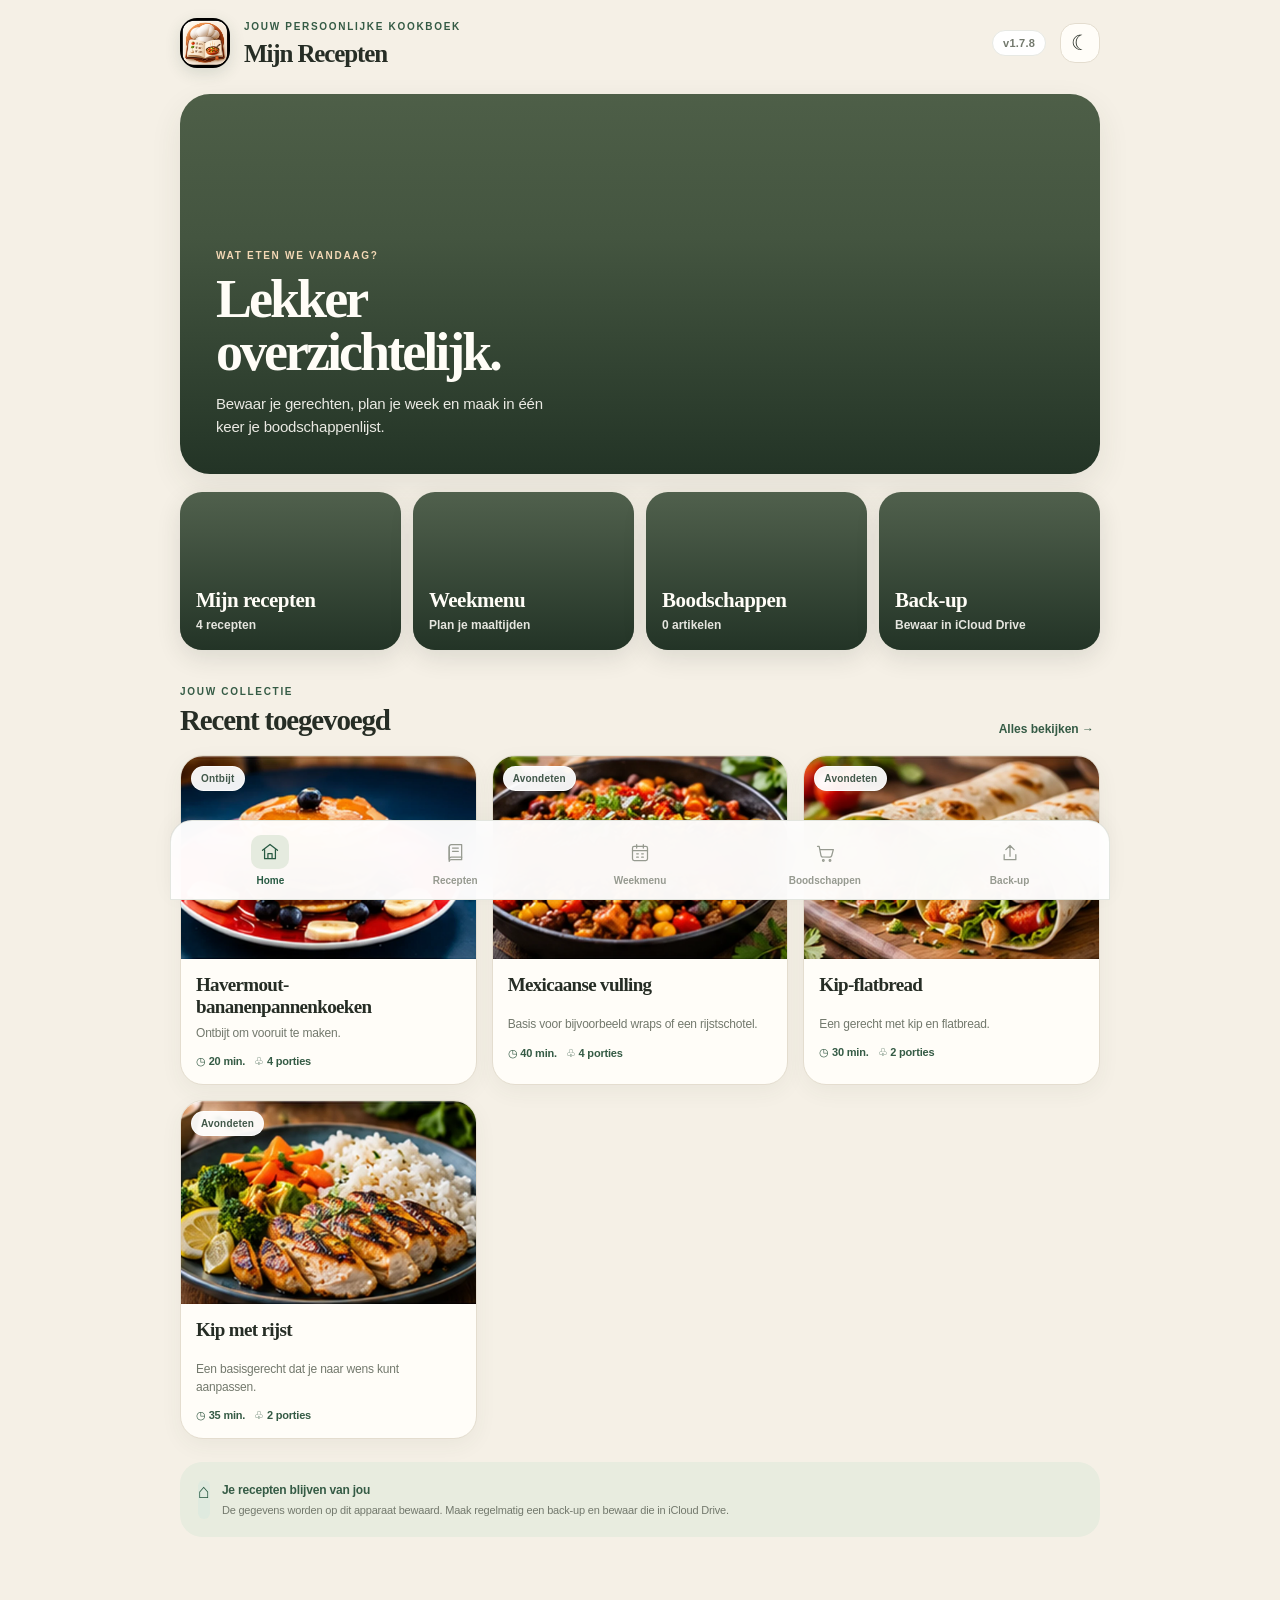
==== commit ed14d402: "Publiceer Mijn Recepten testapp" ====
--- a/test/index.html
+++ b/test/index.html
@@ -9,16 +9,16 @@
   <link rel="apple-touch-icon" href="icons/apple-touch-icon.png">
   <link rel="icon" type="image/png" sizes="64x64" href="icons/favicon.png">
   <meta name="description" content="Jouw persoonlijke receptenboek, weekmenu en boodschappenlijst.">
-  <title>Mijn Recepten Test</title>
+  <title>Mijn Recepten</title>
   <link rel="manifest" href="manifest.webmanifest">
-  <link rel="stylesheet" href="styles.css?v=1.7.6">
+  <link rel="stylesheet" href="styles.css?v=1.7.8">
 </head>
 <body>
   <div class="app-shell">
     <header class="topbar">
       <img class="brand-mark" src="icons/icon-192.png" alt="" aria-hidden="true">
-      <div class="brand-copy"><p class="eyebrow">JOUW PERSOONLIJKE KOOKBOEK</p><h1>Mijn Recepten Test</h1></div>
-      <span class="app-version" data-app-version aria-label="Appversie 1.7.5">v1.7.6</span>
+      <div class="brand-copy"><p class="eyebrow">JOUW PERSOONLIJKE KOOKBOEK</p><h1>Mijn Recepten</h1></div>
+      <span class="app-version" data-app-version aria-label="Appversie 1.7.8">v1.7.8</span>
       <button class="theme-toggle" id="themeToggle" type="button" aria-label="Donkere modus inschakelen" title="Donkere modus inschakelen"><span id="themeToggleIcon" aria-hidden="true">☾</span></button>
     </header>
 
@@ -75,7 +75,7 @@
       </section>
 
       <section class="view" id="view-backup" aria-labelledby="backupTitle">
-        <div class="page-heading"><div><p class="eyebrow">JOUW GEGEVENS</p><h2 id="backupTitle">Back-up & herstel</h2><p class="muted">Bewaar zelf een kopie in iCloud Drive.</p><p class="helper-text">Appversie <span data-app-version>1.6.0</span></p></div><div class="backup-icon">↥</div></div>
+        <div class="page-heading"><div><p class="eyebrow">JOUW GEGEVENS</p><h2 id="backupTitle">Back-up & herstel</h2><p class="muted">Bewaar zelf een kopie in iCloud Drive.</p><p class="helper-text">Appversie <span data-app-version>1.7.8</span></p></div><div class="backup-icon">↥</div></div>
         <div class="backup-card"><div class="backup-symbol">↓</div><h3>Back-up maken</h3><p>Download je recepten, weekmenu en boodschappen als één JSON-bestand. Sla het bestand daarna op in iCloud Drive via de Bestanden-app.</p><button class="primary-button full-width" id="exportBackup">Download back-upbestand</button></div>
         <div class="backup-card"><div class="backup-symbol">↑</div><h3>Back-up terugzetten</h3><p>Importeer een eerder gemaakt back-upbestand. Je kunt bestaande gegevens vervangen of de recepten samenvoegen.</p><label class="file-button full-width">Kies back-upbestand<input id="importFile" type="file" accept="application/json,.json"></label><div id="importOptions" class="import-options hidden"><p id="importSummary"></p><div class="button-row"><button class="secondary-button" id="mergeImport">Samenvoegen</button><button class="danger-button" id="replaceImport">Alles vervangen</button></div></div></div>
         <div class="backup-card"><div class="backup-symbol">✳</div><h3>Recepten importeren vanuit ChatGPT</h3><p>Vraag ChatGPT om een JSON-receptenbestand voor Mijn Recepten. Kies dat bestand hier. Alleen recepten worden geïmporteerd; je weekmenu en boodschappen blijven ongewijzigd.</p><label class="file-button full-width">Kies receptenbestand (.json)<input id="recipeImportFile" type="file" accept="application/json,.json"></label><div id="recipeImportOptions" class="import-options hidden"><p id="recipeImportSummary"></p><div class="button-row"><button class="secondary-button" id="importNewRecipes">Alleen nieuwe toevoegen</button><button class="primary-button" id="updateImportedRecipes">Importeren / bijwerken</button></div></div><p class="helper-text">Dubbele recepten worden herkend op naam. ‘Alleen nieuwe toevoegen’ slaat bestaande namen over; ‘Importeren / bijwerken’ werkt bestaande recepten met dezelfde naam bij.</p></div>
@@ -100,6 +100,12 @@
       <div class="two-columns"><label class="field-label">Categorie<select id="recipeCategory"><option>Avondeten</option><option>Ontbijt</option><option>Lunch</option><option>Mealprep</option><option>Snack</option><option>Kinderen</option><option>Bijgerecht</option><option>Mexicaans</option><option>Rijst &amp; Bowls</option><option>Wraps &amp; Flatbreads</option><option>Pasta</option><option>Salades</option><option>Kip</option><option>Overig</option></select></label><label class="field-label">Porties<input id="recipeServings" type="number" min="1" max="100" value="2" required></label></div>
       <div class="two-columns"><label class="field-label">Voorbereiding (min.)<input id="recipePrep" type="number" min="0" max="999" value="10"></label><label class="field-label">Bereiding (min.)<input id="recipeCook" type="number" min="0" max="999" value="20"></label></div>
       <label class="field-label">Korte omschrijving<textarea id="recipeDescription" rows="2" placeholder="Wat maakt dit gerecht lekker?"></textarea></label>
+      <div class="recipe-photo-editor">
+        <div><strong>Foto van het gerecht</strong><p class="muted">Kies een foto uit Foto’s. De afbeelding wordt verkleind en bij dit recept op je iPhone bewaard.</p></div>
+        <img id="recipePhotoPreview" class="recipe-photo-preview" alt="Voorbeeld van de gerechtfoto">
+        <label class="secondary-button photo-pick-button">Kies foto<input id="recipePhotoInput" type="file" accept="image/*"></label>
+        <button type="button" class="text-button photo-remove-button" id="removeRecipePhoto">Eigen foto verwijderen</button>
+      </div>
       <div class="subform-heading"><div><h3>Ingrediënten</h3><p class="muted">Hoeveelheid en eenheid zijn optioneel.</p></div><button type="button" class="small-button" id="addIngredient">＋ Ingrediënt</button></div>
       <div id="ingredientEditor" class="ingredient-editor"></div>
       <div class="subform-heading"><div><h3>Bereidingsstappen</h3><p class="muted">Eén stap per regel.</p></div><button type="button" class="small-button" id="addStep">＋ Stap</button></div>
@@ -112,6 +118,6 @@
   <dialog id="detailDialog" class="modal detail-modal"><div id="recipeDetail"></div></dialog>
   <dialog id="weekPickerDialog" class="modal"><form method="dialog" id="weekPickerForm"><div class="modal-header"><div><p class="eyebrow">WEEKMENU</p><h2>Maaltijd plannen</h2></div><button type="button" class="icon-button" id="closeWeekPicker">×</button></div><input type="hidden" id="weekDayKey"><label class="field-label">Kies een recept<select id="weekRecipeSelect"></select></label><label class="field-label">Aantal personen<input id="weekServings" type="number" min="1" max="100" value="2"></label><div class="button-row modal-actions"><button type="button" class="secondary-button" id="removeWeekMeal">Verwijderen</button><button type="submit" class="primary-button">Opslaan</button></div></form></dialog>
   <div id="toast" class="toast" role="status" aria-live="polite"></div>
-  <script src="app.js?v=1.6.0"></script>
+  <script src="app.js?v=1.7.8"></script>
 </body>
 </html>
--- a/test/styles.css
+++ b/test/styles.css
@@ -467,3 +467,12 @@
   #addRecipeTop { min-width: 0; min-height: 48px; padding: 0 15px; font-size: 12px; flex-shrink: 0; }
   #addRecipeTop span:first-child { width: 22px; height: 22px; }
 }
+
+/* v1.7.8 — per-recipe photos stored with the recipe data */
+.recipe-photo-editor{display:grid;grid-template-columns:minmax(0,1fr) 104px;gap:10px;align-items:center;padding:14px;margin:4px 0 18px;border:1px solid var(--line);border-radius:16px;background:var(--surface)}
+.recipe-photo-editor strong{display:block;font-size:13px;margin-bottom:5px}
+.recipe-photo-editor .muted{font-size:11px}
+.recipe-photo-preview{grid-column:2;grid-row:1 / span 2;width:104px;height:88px;object-fit:cover;border-radius:12px;background:var(--green-pale)}
+.photo-pick-button{grid-column:1;width:max-content;position:relative;overflow:hidden}
+.photo-pick-button input{position:absolute;inset:0;width:100%;height:100%;opacity:0;cursor:pointer}
+.photo-remove-button{grid-column:1;justify-self:start;padding:3px 0}
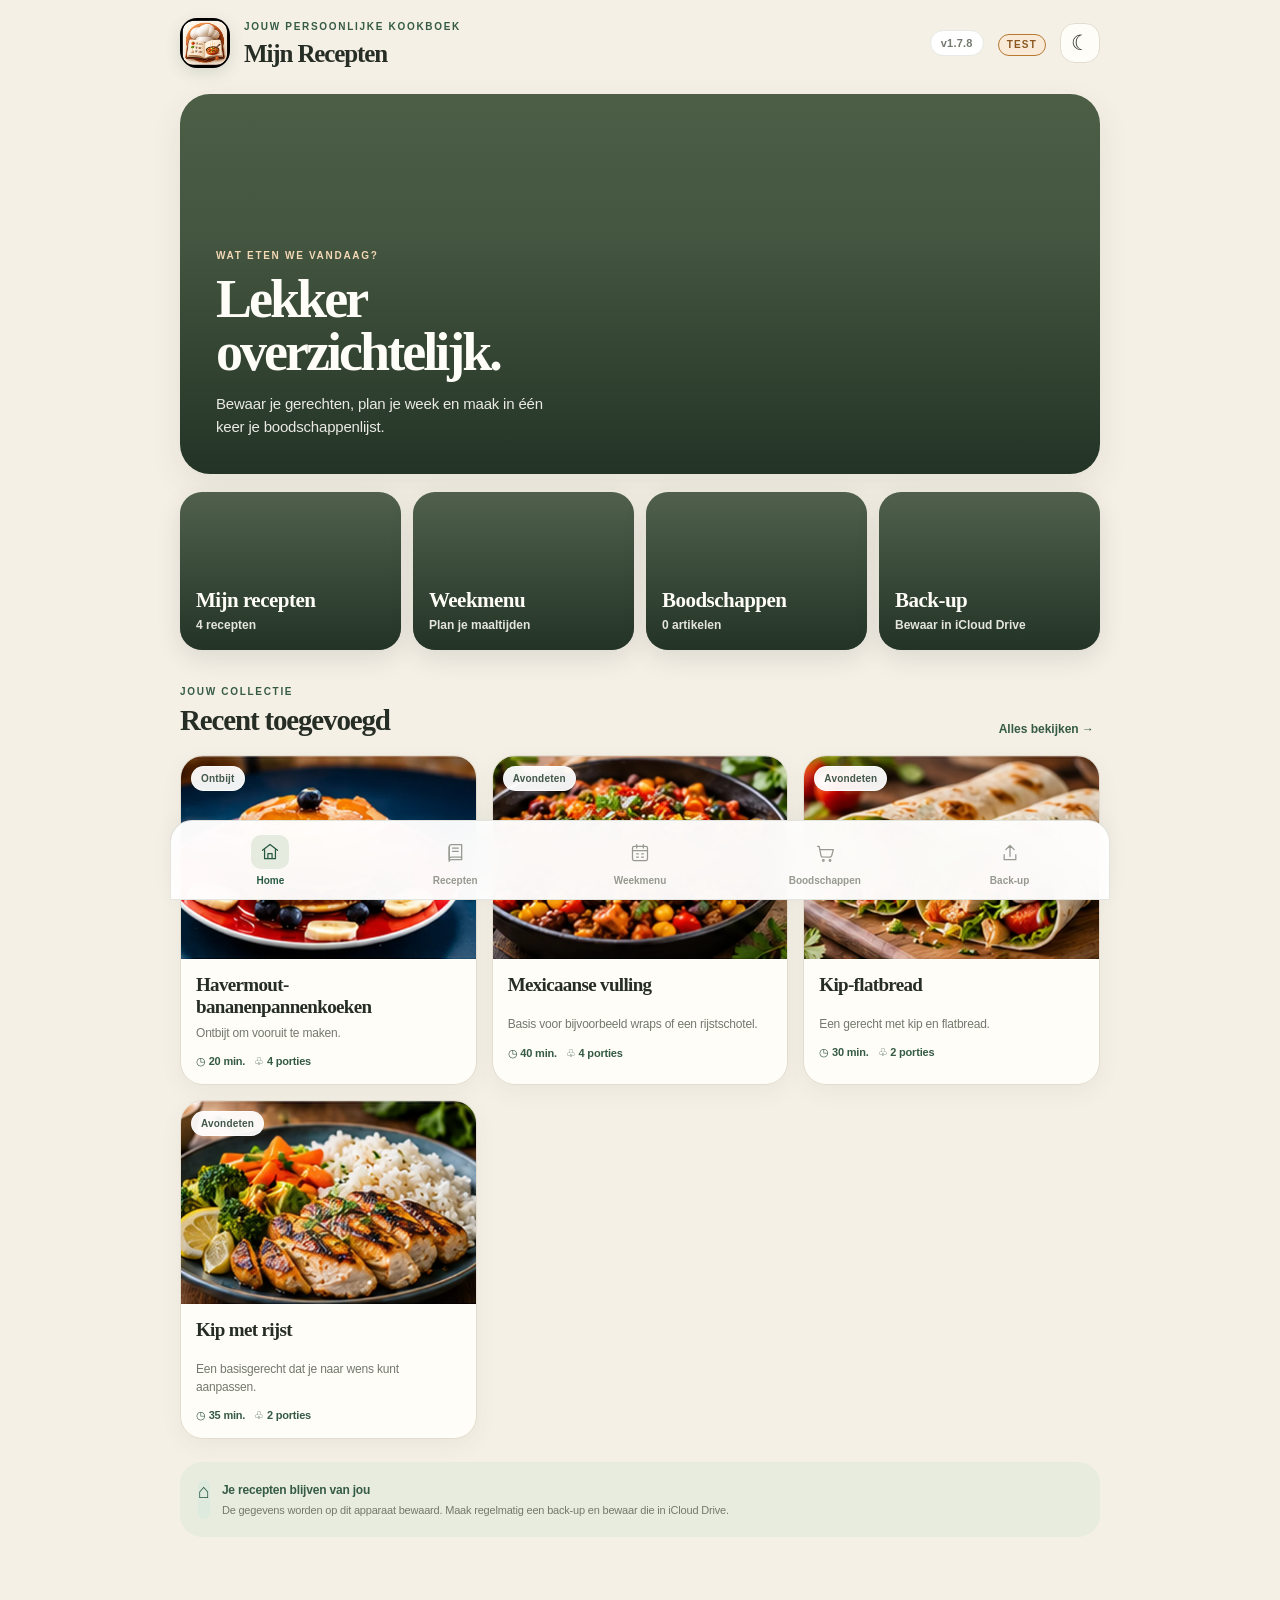
==== commit 7cd083e4: "Publiceer Mijn Recepten testapp met TEST-label" ====
--- a/test/index.html
+++ b/test/index.html
@@ -19,6 +19,7 @@
       <img class="brand-mark" src="icons/icon-192.png" alt="" aria-hidden="true">
       <div class="brand-copy"><p class="eyebrow">JOUW PERSOONLIJKE KOOKBOEK</p><h1>Mijn Recepten</h1></div>
       <span class="app-version" data-app-version aria-label="Appversie 1.7.8">v1.7.8</span>
+<span class="test-label">TEST</span>
       <button class="theme-toggle" id="themeToggle" type="button" aria-label="Donkere modus inschakelen" title="Donkere modus inschakelen"><span id="themeToggleIcon" aria-hidden="true">☾</span></button>
     </header>
 
--- a/test/styles.css
+++ b/test/styles.css
@@ -476,3 +476,18 @@
 .photo-pick-button{grid-column:1;width:max-content;position:relative;overflow:hidden}
 .photo-pick-button input{position:absolute;inset:0;width:100%;height:100%;opacity:0;cursor:pointer}
 .photo-remove-button{grid-column:1;justify-self:start;padding:3px 0}
+
+
+.test-label {
+  display: inline-block;
+  margin-top: 4px;
+  padding: 3px 8px;
+  border: 1px solid #b77932;
+  border-radius: 999px;
+  color: #8a5720;
+  background: #f8ead7;
+  font-size: 10px;
+  font-weight: 700;
+  letter-spacing: 0.12em;
+  line-height: 1.4;
+}
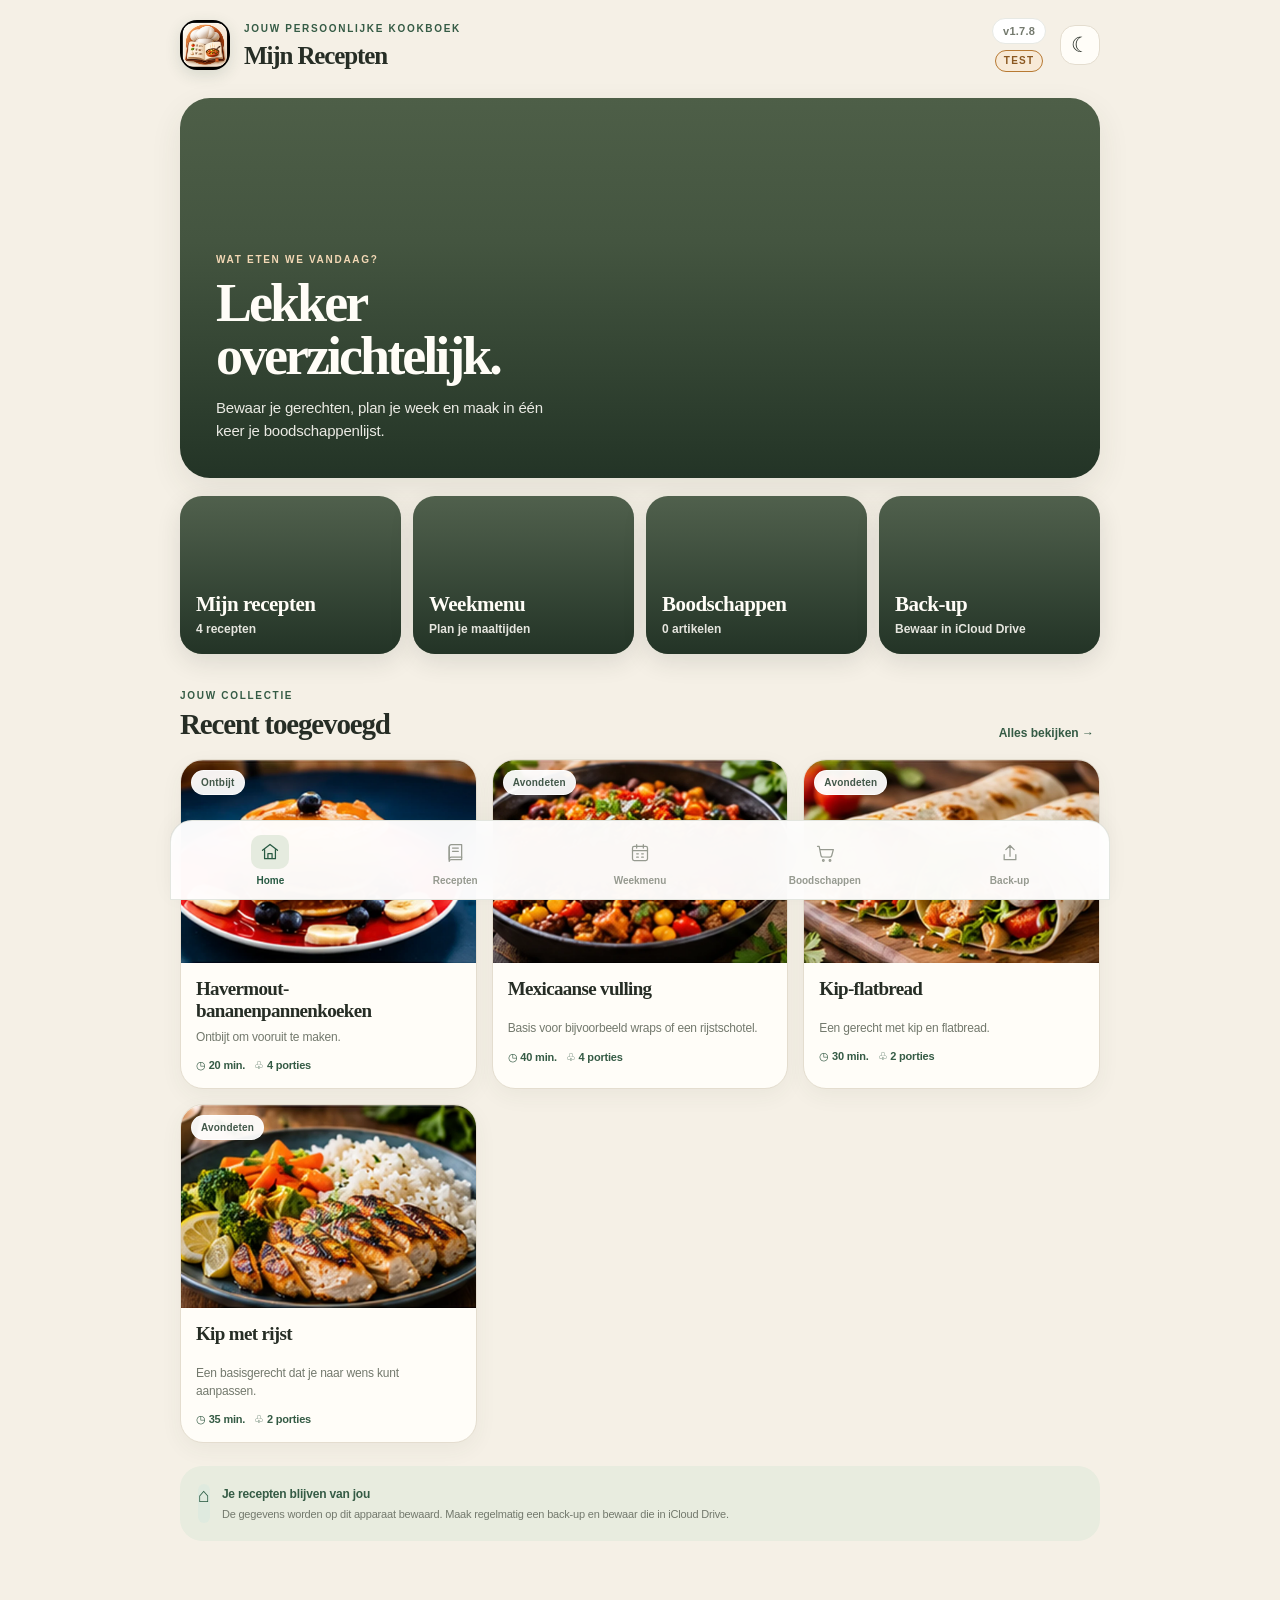
==== commit 8305cb5d: "Publiceer Mijn Recepten testapp met TEST-label" ====
--- a/test/index.html
+++ b/test/index.html
@@ -18,8 +18,7 @@
     <header class="topbar">
       <img class="brand-mark" src="icons/icon-192.png" alt="" aria-hidden="true">
       <div class="brand-copy"><p class="eyebrow">JOUW PERSOONLIJKE KOOKBOEK</p><h1>Mijn Recepten</h1></div>
-      <span class="app-version" data-app-version aria-label="Appversie 1.7.8">v1.7.8</span>
-<span class="test-label">TEST</span>
+      <span class="test-version-stack"><span class="app-version" data-app-version aria-label="Appversie 1.7.8">v1.7.8</span><span class="test-label">TEST</span></span>
       <button class="theme-toggle" id="themeToggle" type="button" aria-label="Donkere modus inschakelen" title="Donkere modus inschakelen"><span id="themeToggleIcon" aria-hidden="true">☾</span></button>
     </header>
 
--- a/test/styles.css
+++ b/test/styles.css
@@ -478,9 +478,26 @@
 .photo-remove-button{grid-column:1;justify-self:start;padding:3px 0}
 
 
-.test-label {
+/* Testversie: versie en label verticaal uitlijnen */
+.test-version-stack {
+  display: inline-flex;
+  flex-direction: column;
+  align-items: center;
+  justify-content: flex-start;
+  gap: 6px;
+  flex-shrink: 0;
+}
+
+.test-version-stack [data-app-version] {
+  display: inline-flex;
+  align-items: center;
+  justify-content: center;
+}
+
+.test-version-stack .test-label {
   display: inline-block;
-  margin-top: 4px;
+  align-self: center;
+  margin: 0;
   padding: 3px 8px;
   border: 1px solid #b77932;
   border-radius: 999px;
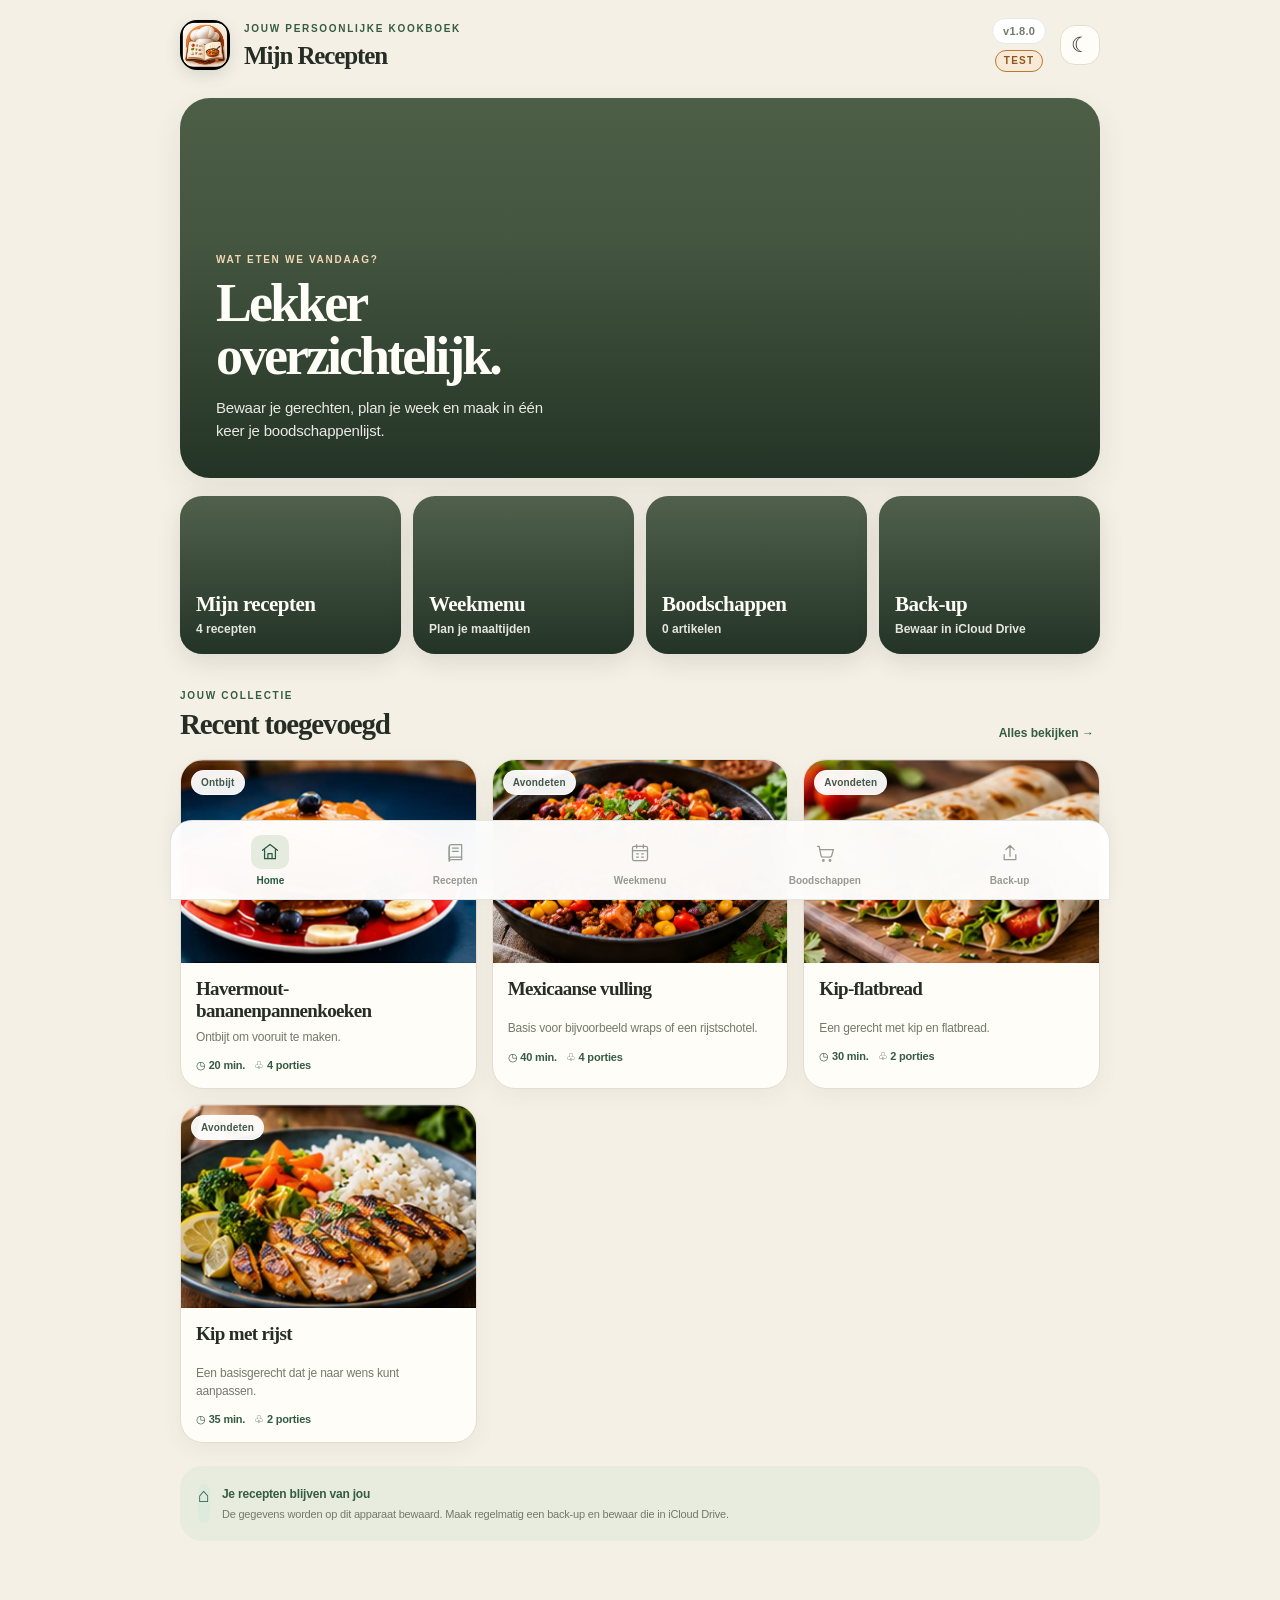
==== commit b53c5683: "Publiceer Mijn Recepten testapp met TEST-label" ====
--- a/test/index.html
+++ b/test/index.html
@@ -11,14 +11,14 @@
   <meta name="description" content="Jouw persoonlijke receptenboek, weekmenu en boodschappenlijst.">
   <title>Mijn Recepten</title>
   <link rel="manifest" href="manifest.webmanifest">
-  <link rel="stylesheet" href="styles.css?v=1.7.8">
+  <link rel="stylesheet" href="styles.css?v=1.8.0">
 </head>
 <body>
   <div class="app-shell">
     <header class="topbar">
       <img class="brand-mark" src="icons/icon-192.png" alt="" aria-hidden="true">
       <div class="brand-copy"><p class="eyebrow">JOUW PERSOONLIJKE KOOKBOEK</p><h1>Mijn Recepten</h1></div>
-      <span class="test-version-stack"><span class="app-version" data-app-version aria-label="Appversie 1.7.8">v1.7.8</span><span class="test-label">TEST</span></span>
+      <span class="test-version-stack"><span class="app-version" data-app-version aria-label="Appversie 1.8.0">v1.8.0</span><span class="test-label">TEST</span></span>
       <button class="theme-toggle" id="themeToggle" type="button" aria-label="Donkere modus inschakelen" title="Donkere modus inschakelen"><span id="themeToggleIcon" aria-hidden="true">☾</span></button>
     </header>
 
@@ -118,6 +118,6 @@
   <dialog id="detailDialog" class="modal detail-modal"><div id="recipeDetail"></div></dialog>
   <dialog id="weekPickerDialog" class="modal"><form method="dialog" id="weekPickerForm"><div class="modal-header"><div><p class="eyebrow">WEEKMENU</p><h2>Maaltijd plannen</h2></div><button type="button" class="icon-button" id="closeWeekPicker">×</button></div><input type="hidden" id="weekDayKey"><label class="field-label">Kies een recept<select id="weekRecipeSelect"></select></label><label class="field-label">Aantal personen<input id="weekServings" type="number" min="1" max="100" value="2"></label><div class="button-row modal-actions"><button type="button" class="secondary-button" id="removeWeekMeal">Verwijderen</button><button type="submit" class="primary-button">Opslaan</button></div></form></dialog>
   <div id="toast" class="toast" role="status" aria-live="polite"></div>
-  <script src="app.js?v=1.7.8"></script>
+  <script src="app.js?v=1.8.0"></script>
 </body>
 </html>
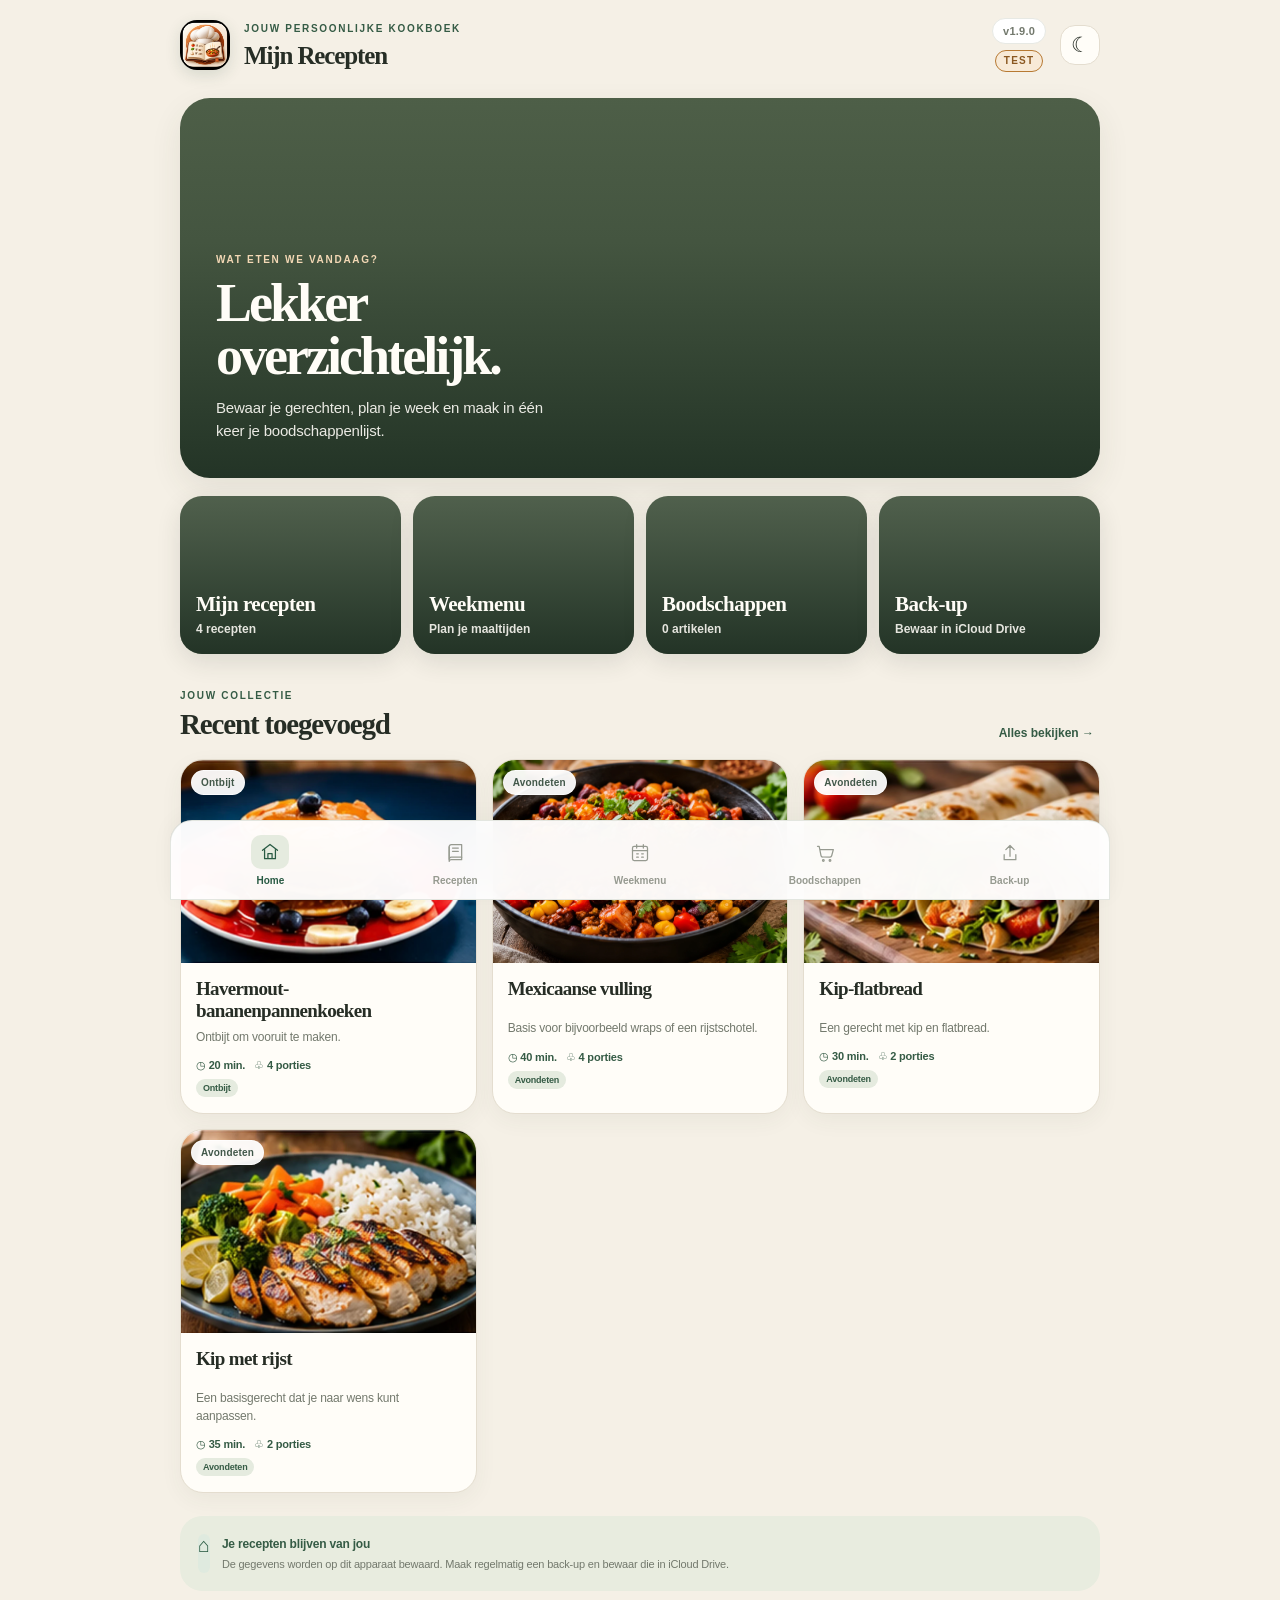
==== commit b66f5b95: "Publiceer Mijn Recepten testapp met TEST-label" ====
--- a/test/index.html
+++ b/test/index.html
@@ -11,14 +11,14 @@
   <meta name="description" content="Jouw persoonlijke receptenboek, weekmenu en boodschappenlijst.">
   <title>Mijn Recepten</title>
   <link rel="manifest" href="manifest.webmanifest">
-  <link rel="stylesheet" href="styles.css?v=1.8.0">
+  <link rel="stylesheet" href="styles.css?v=1.9.0">
 </head>
 <body>
   <div class="app-shell">
     <header class="topbar">
       <img class="brand-mark" src="icons/icon-192.png" alt="" aria-hidden="true">
       <div class="brand-copy"><p class="eyebrow">JOUW PERSOONLIJKE KOOKBOEK</p><h1>Mijn Recepten</h1></div>
-      <span class="test-version-stack"><span class="app-version" data-app-version aria-label="Appversie 1.8.0">v1.8.0</span><span class="test-label">TEST</span></span>
+      <span class="test-version-stack"><span class="app-version" data-app-version aria-label="Appversie 1.9.0">v1.9.0</span><span class="test-label">TEST</span></span>
       <button class="theme-toggle" id="themeToggle" type="button" aria-label="Donkere modus inschakelen" title="Donkere modus inschakelen"><span id="themeToggleIcon" aria-hidden="true">☾</span></button>
     </header>
 
@@ -98,12 +98,22 @@
       <input type="hidden" id="recipeId">
       <label class="field-label">Naam van het gerecht<input id="recipeName" required maxlength="120" placeholder="Bijv. Kip met rijst"></label>
       <div class="two-columns"><label class="field-label">Categorie<select id="recipeCategory"><option>Avondeten</option><option>Ontbijt</option><option>Lunch</option><option>Mealprep</option><option>Snack</option><option>Kinderen</option><option>Bijgerecht</option><option>Mexicaans</option><option>Rijst &amp; Bowls</option><option>Wraps &amp; Flatbreads</option><option>Pasta</option><option>Salades</option><option>Kip</option><option>Overig</option></select></label><label class="field-label">Porties<input id="recipeServings" type="number" min="1" max="100" value="2" required></label></div>
+      <div class="two-columns">
+        <label class="field-label">Maaltijdmoment<select id="recipeMealMoment"><option value="">Niet opgegeven</option><option>Ontbijt</option><option>Lunch</option><option>Avondeten</option><option>Snack</option><option>Bijgerecht</option></select></label>
+        <label class="field-label">Keuken<select id="recipeCuisine"><option value="">Niet opgegeven</option><option>Nederlands</option><option>Mediterraan</option><option>Mexicaans</option><option>Italiaans</option><option>Marokkaans</option><option>Turks</option><option>Arabisch</option><option>Indiaas</option><option>Aziatisch</option><option>Anders</option></select></label>
+      </div>
+      <label class="field-label">Tags <input id="recipeTags" placeholder="Bijv. vegetarisch, eiwitrijk, snel (komma-gescheiden)"></label>
+      <label class="kids-toggle"><input id="recipeKids" type="checkbox"><span>Kindvriendelijk recept</span></label>
+
       <div class="two-columns"><label class="field-label">Voorbereiding (min.)<input id="recipePrep" type="number" min="0" max="999" value="10"></label><label class="field-label">Bereiding (min.)<input id="recipeCook" type="number" min="0" max="999" value="20"></label></div>
       <label class="field-label">Korte omschrijving<textarea id="recipeDescription" rows="2" placeholder="Wat maakt dit gerecht lekker?"></textarea></label>
       <div class="recipe-photo-editor">
         <div><strong>Foto van het gerecht</strong><p class="muted">Kies een foto uit Foto’s. De afbeelding wordt verkleind en bij dit recept op je iPhone bewaard.</p></div>
         <img id="recipePhotoPreview" class="recipe-photo-preview" alt="Voorbeeld van de gerechtfoto">
-        <label class="secondary-button photo-pick-button">Kies foto<input id="recipePhotoInput" type="file" accept="image/*"></label>
+        <label class="secondary-button photo-pick-button">Kies iPhone-foto<input id="recipePhotoInput" type="file" accept="image/*"></label>
+        <label class="field-label photo-library-label">Of kies uit de fotobibliotheek<select id="recipePhotoLibrary"><option value="">Automatische gerechtfoto</option>
+          <option value="havermout-bananenpannenkoeken">Havermout-bananenpannenkoeken</option><option value="mexicaanse-vulling">Mexicaanse vulling</option><option value="kip-met-rijst">Kip met rijst</option><option value="kip-wraps">Kip-wraps</option><option value="pasta-bolognese">Pasta bolognese</option><option value="pasta-carbonara">Pasta carbonara</option><option value="noedels-kip">Noedels met kip</option><option value="kip-curry">Kip curry</option><option value="groentesoep">Groentesoep</option><option value="linzencurry">Linzencurry</option><option value="shakshuka">Shakshuka</option><option value="zalm-met-rijst">Zalm met rijst</option><option value="tonijnsalade">Tonijnsalade</option><option value="quinoa-bowl">Quinoa bowl</option><option value="aardappelen-groente-kip">Aardappelen, groente en kip</option><option value="smoothie-bowl">Smoothie bowl</option><option value="omelet-groente">Omelet met groente</option><option value="hamburgers">Hamburgers</option><option value="falafel-wraps">Falafel-wraps</option><option value="linzensoep">Linzensoep</option><option value="kwark-met-fruit">Kwark met fruit</option>
+        </select></label>
         <button type="button" class="text-button photo-remove-button" id="removeRecipePhoto">Eigen foto verwijderen</button>
       </div>
       <div class="subform-heading"><div><h3>Ingrediënten</h3><p class="muted">Hoeveelheid en eenheid zijn optioneel.</p></div><button type="button" class="small-button" id="addIngredient">＋ Ingrediënt</button></div>
@@ -118,6 +128,6 @@
   <dialog id="detailDialog" class="modal detail-modal"><div id="recipeDetail"></div></dialog>
   <dialog id="weekPickerDialog" class="modal"><form method="dialog" id="weekPickerForm"><div class="modal-header"><div><p class="eyebrow">WEEKMENU</p><h2>Maaltijd plannen</h2></div><button type="button" class="icon-button" id="closeWeekPicker">×</button></div><input type="hidden" id="weekDayKey"><label class="field-label">Kies een recept<select id="weekRecipeSelect"></select></label><label class="field-label">Aantal personen<input id="weekServings" type="number" min="1" max="100" value="2"></label><div class="button-row modal-actions"><button type="button" class="secondary-button" id="removeWeekMeal">Verwijderen</button><button type="submit" class="primary-button">Opslaan</button></div></form></dialog>
   <div id="toast" class="toast" role="status" aria-live="polite"></div>
-  <script src="app.js?v=1.8.0"></script>
+  <script src="app.js?v=1.9.0"></script>
 </body>
 </html>
--- a/test/styles.css
+++ b/test/styles.css
@@ -477,6 +477,14 @@
 .photo-pick-button input{position:absolute;inset:0;width:100%;height:100%;opacity:0;cursor:pointer}
 .photo-remove-button{grid-column:1;justify-self:start;padding:3px 0}
 
+/* v1.9.0 recipe metadata */
+.kids-toggle{display:flex;align-items:center;gap:10px;padding:12px 14px;border:1px solid var(--line);border-radius:13px;background:var(--surface);font-size:13px;font-weight:650}
+.kids-toggle input{width:18px;height:18px;accent-color:var(--green)}
+.photo-library-label{margin-top:8px}
+.recipe-badges{display:flex;gap:5px;flex-wrap:wrap;margin-top:7px}
+.recipe-badge{display:inline-flex;align-items:center;padding:4px 7px;border-radius:99px;background:var(--green-pale);color:var(--green);font-size:9px;font-weight:750}
+.recipe-badge.kids{background:#f7eadc;color:#87552c}
+
 
 /* Testversie: versie en label verticaal uitlijnen */
 .test-version-stack {
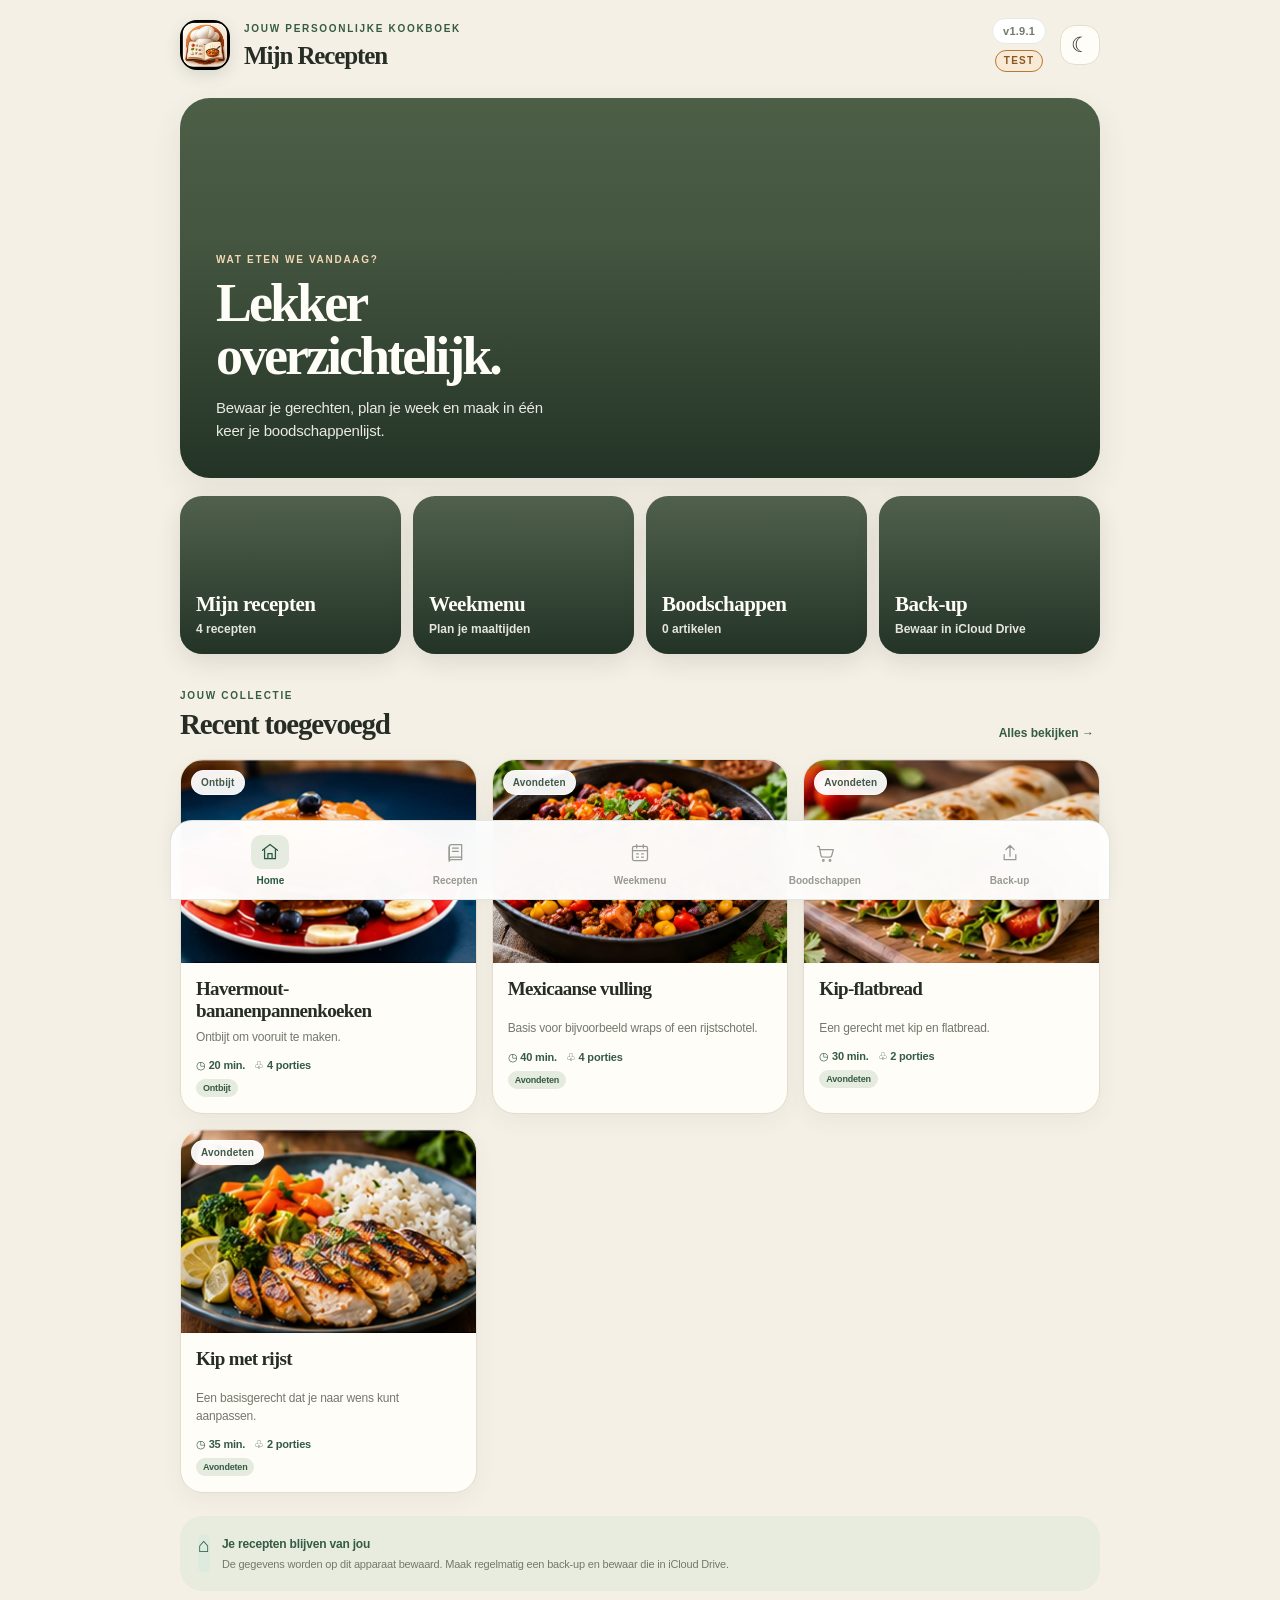
==== commit 85fe099d: "Publiceer Mijn Recepten testapp met TEST-label" ====
--- a/test/index.html
+++ b/test/index.html
@@ -11,14 +11,14 @@
   <meta name="description" content="Jouw persoonlijke receptenboek, weekmenu en boodschappenlijst.">
   <title>Mijn Recepten</title>
   <link rel="manifest" href="manifest.webmanifest">
-  <link rel="stylesheet" href="styles.css?v=1.9.0">
+  <link rel="stylesheet" href="styles.css?v=1.9.1">
 </head>
 <body>
   <div class="app-shell">
     <header class="topbar">
       <img class="brand-mark" src="icons/icon-192.png" alt="" aria-hidden="true">
       <div class="brand-copy"><p class="eyebrow">JOUW PERSOONLIJKE KOOKBOEK</p><h1>Mijn Recepten</h1></div>
-      <span class="test-version-stack"><span class="app-version" data-app-version aria-label="Appversie 1.9.0">v1.9.0</span><span class="test-label">TEST</span></span>
+      <span class="test-version-stack"><span class="app-version" data-app-version aria-label="Appversie 1.9.1">v1.9.1</span><span class="test-label">TEST</span></span>
       <button class="theme-toggle" id="themeToggle" type="button" aria-label="Donkere modus inschakelen" title="Donkere modus inschakelen"><span id="themeToggleIcon" aria-hidden="true">☾</span></button>
     </header>
 
@@ -97,12 +97,9 @@
       <div class="modal-header"><div><p class="eyebrow">RECEPT BEWERKEN</p><h2 id="recipeDialogTitle">Nieuw recept</h2></div><button type="button" class="icon-button" id="closeRecipe" aria-label="Sluiten">×</button></div>
       <input type="hidden" id="recipeId">
       <label class="field-label">Naam van het gerecht<input id="recipeName" required maxlength="120" placeholder="Bijv. Kip met rijst"></label>
-      <div class="two-columns"><label class="field-label">Categorie<select id="recipeCategory"><option>Avondeten</option><option>Ontbijt</option><option>Lunch</option><option>Mealprep</option><option>Snack</option><option>Kinderen</option><option>Bijgerecht</option><option>Mexicaans</option><option>Rijst &amp; Bowls</option><option>Wraps &amp; Flatbreads</option><option>Pasta</option><option>Salades</option><option>Kip</option><option>Overig</option></select></label><label class="field-label">Porties<input id="recipeServings" type="number" min="1" max="100" value="2" required></label></div>
-      <div class="two-columns">
-        <label class="field-label">Maaltijdmoment<select id="recipeMealMoment"><option value="">Niet opgegeven</option><option>Ontbijt</option><option>Lunch</option><option>Avondeten</option><option>Snack</option><option>Bijgerecht</option></select></label>
-        <label class="field-label">Keuken<select id="recipeCuisine"><option value="">Niet opgegeven</option><option>Nederlands</option><option>Mediterraan</option><option>Mexicaans</option><option>Italiaans</option><option>Marokkaans</option><option>Turks</option><option>Arabisch</option><option>Indiaas</option><option>Aziatisch</option><option>Anders</option></select></label>
-      </div>
-      <label class="field-label">Tags <input id="recipeTags" placeholder="Bijv. vegetarisch, eiwitrijk, snel (komma-gescheiden)"></label>
+      <div class="two-columns"><label class="field-label">Maaltijdmoment<select id="recipeMealMoment"><option value="">Geen maaltijdmoment</option><option>Ontbijt</option><option>Lunch</option><option>Avondeten</option><option>Snack</option><option>Dessert</option><option>Bijgerecht</option></select></label><label class="field-label">Porties<input id="recipeServings" type="number" min="1" max="100" value="2" required></label></div>
+      <label class="field-label">Keuken<select id="recipeCuisine"><option value="">Niet opgegeven</option><option>Nederlands</option><option>Italiaans</option><option>Mexicaans</option><option>Marokkaans</option><option>Aziatisch</option><option>Indonesisch</option><option>Indiaas</option><option>Midden-Oosters</option><option>Internationaal</option></select></label>
+      <label class="field-label">Tags <input id="recipeTags" list="recipeTagOptions" placeholder="Kies of typ tags (komma-gescheiden)"><datalist id="recipeTagOptions"><option value="Kindergerecht"><option value="Mealprep"><option value="Pasta"><option value="Rijst &amp; Bowls"><option value="Wraps &amp; Flatbreads"><option value="Kip"><option value="Salades"><option value="Vegetarisch"><option value="Curry"></datalist><span class="helper-text">Gebruik meerdere tags door ze met komma’s te scheiden.</span></label>
       <label class="kids-toggle"><input id="recipeKids" type="checkbox"><span>Kindvriendelijk recept</span></label>
 
       <div class="two-columns"><label class="field-label">Voorbereiding (min.)<input id="recipePrep" type="number" min="0" max="999" value="10"></label><label class="field-label">Bereiding (min.)<input id="recipeCook" type="number" min="0" max="999" value="20"></label></div>
@@ -128,6 +125,6 @@
   <dialog id="detailDialog" class="modal detail-modal"><div id="recipeDetail"></div></dialog>
   <dialog id="weekPickerDialog" class="modal"><form method="dialog" id="weekPickerForm"><div class="modal-header"><div><p class="eyebrow">WEEKMENU</p><h2>Maaltijd plannen</h2></div><button type="button" class="icon-button" id="closeWeekPicker">×</button></div><input type="hidden" id="weekDayKey"><label class="field-label">Kies een recept<select id="weekRecipeSelect"></select></label><label class="field-label">Aantal personen<input id="weekServings" type="number" min="1" max="100" value="2"></label><div class="button-row modal-actions"><button type="button" class="secondary-button" id="removeWeekMeal">Verwijderen</button><button type="submit" class="primary-button">Opslaan</button></div></form></dialog>
   <div id="toast" class="toast" role="status" aria-live="polite"></div>
-  <script src="app.js?v=1.9.0"></script>
+  <script src="app.js?v=1.9.1"></script>
 </body>
 </html>
